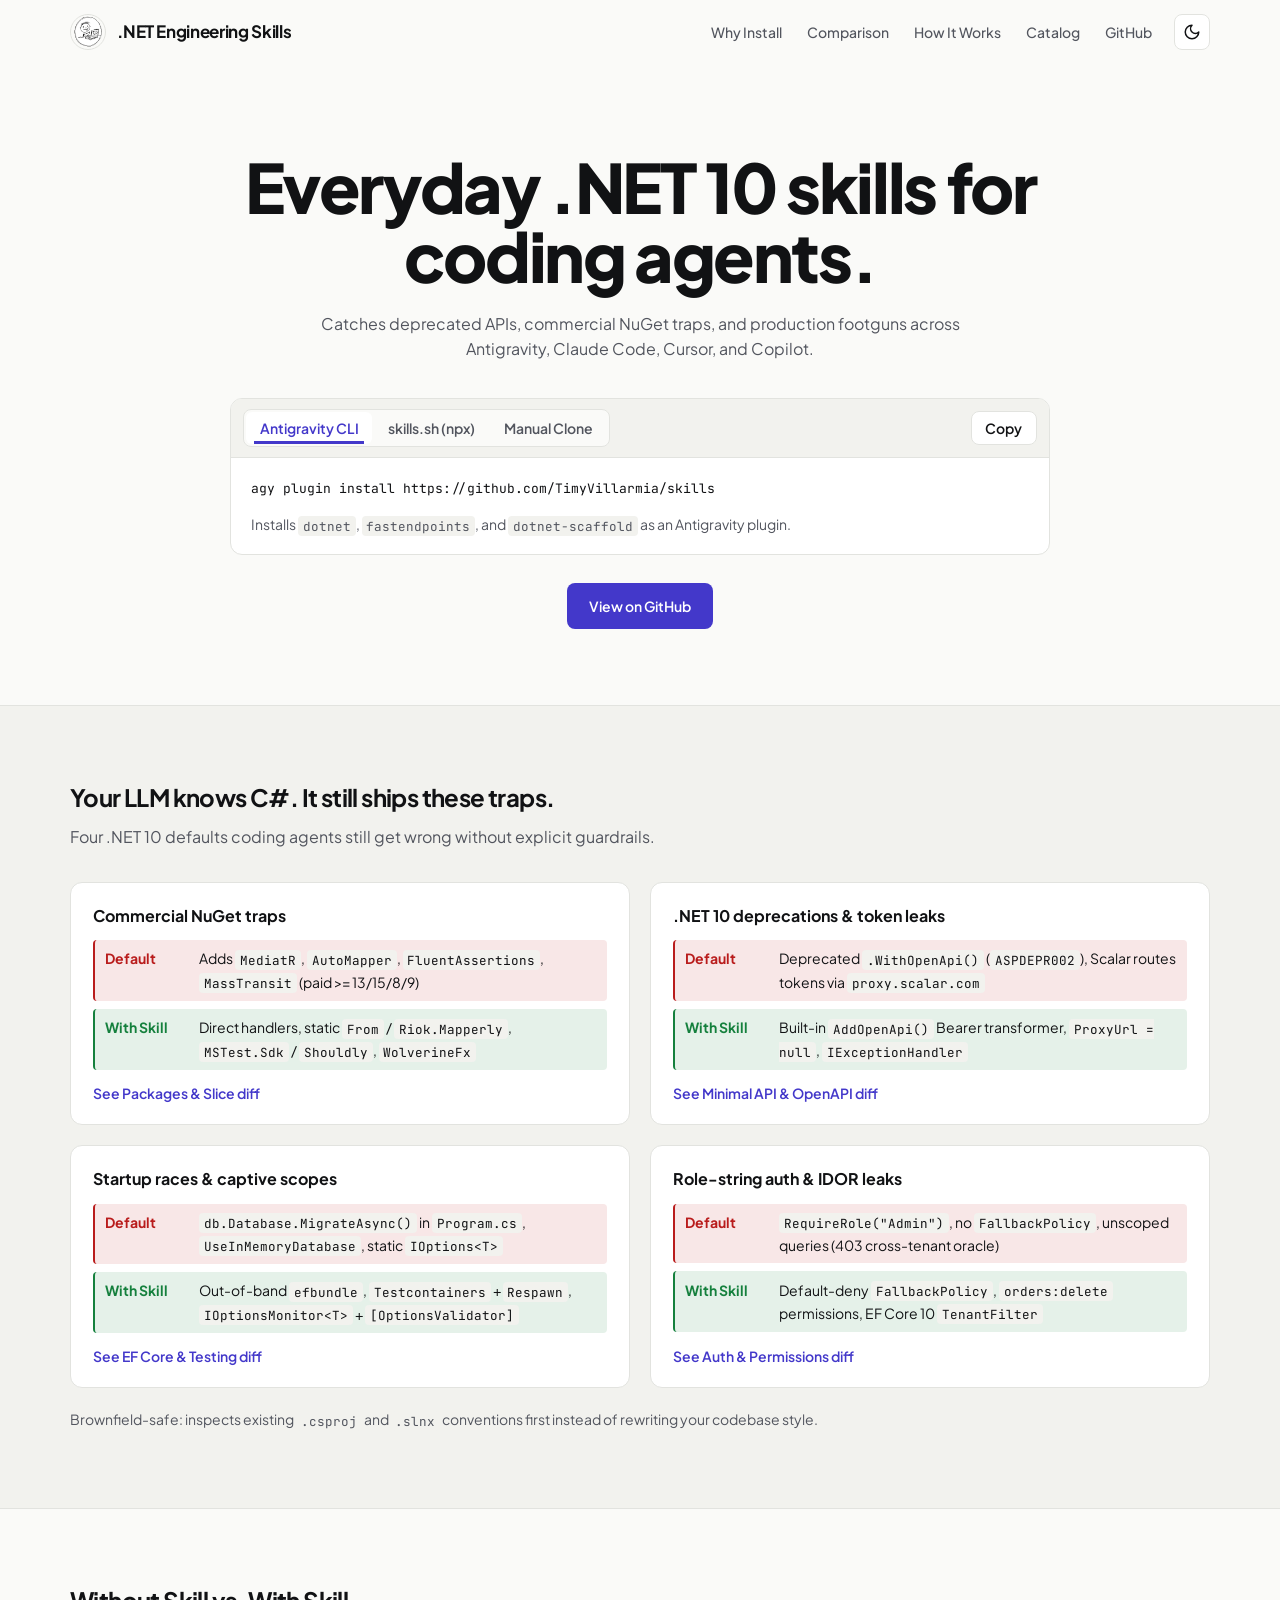
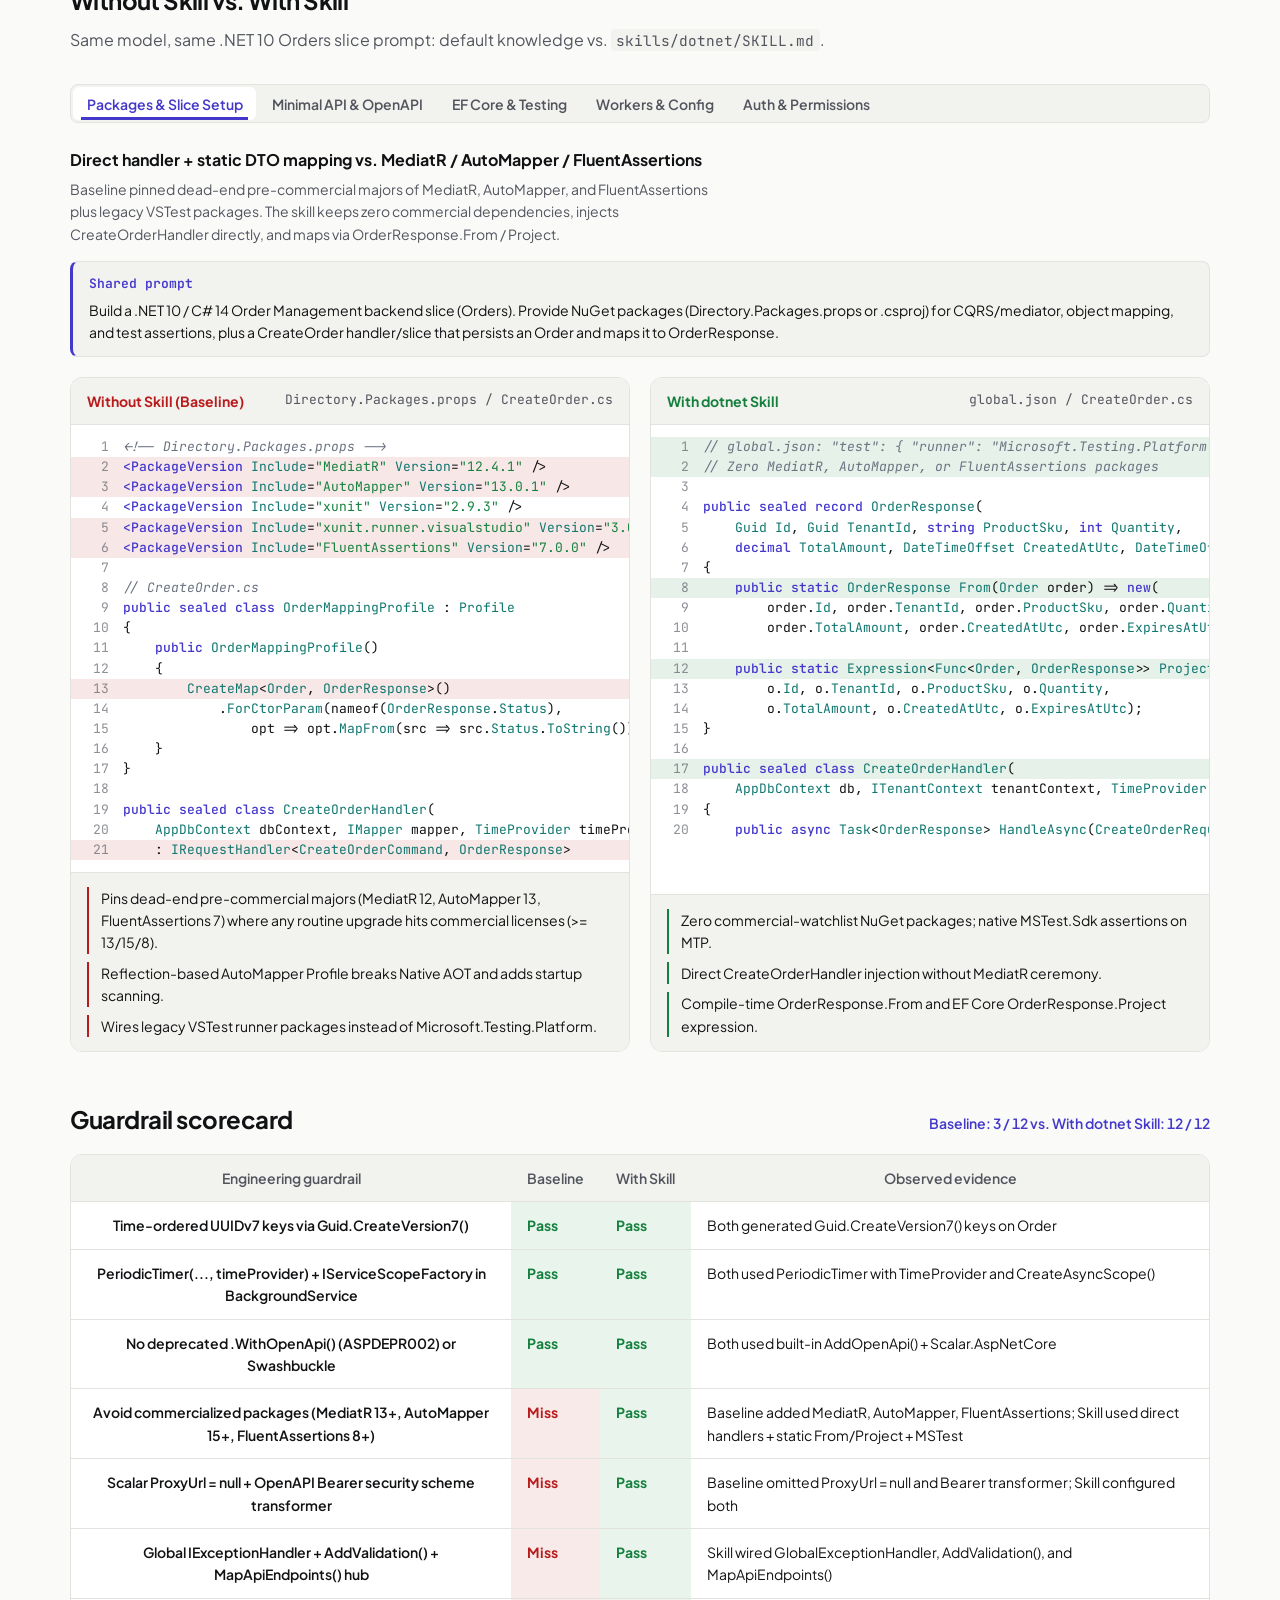
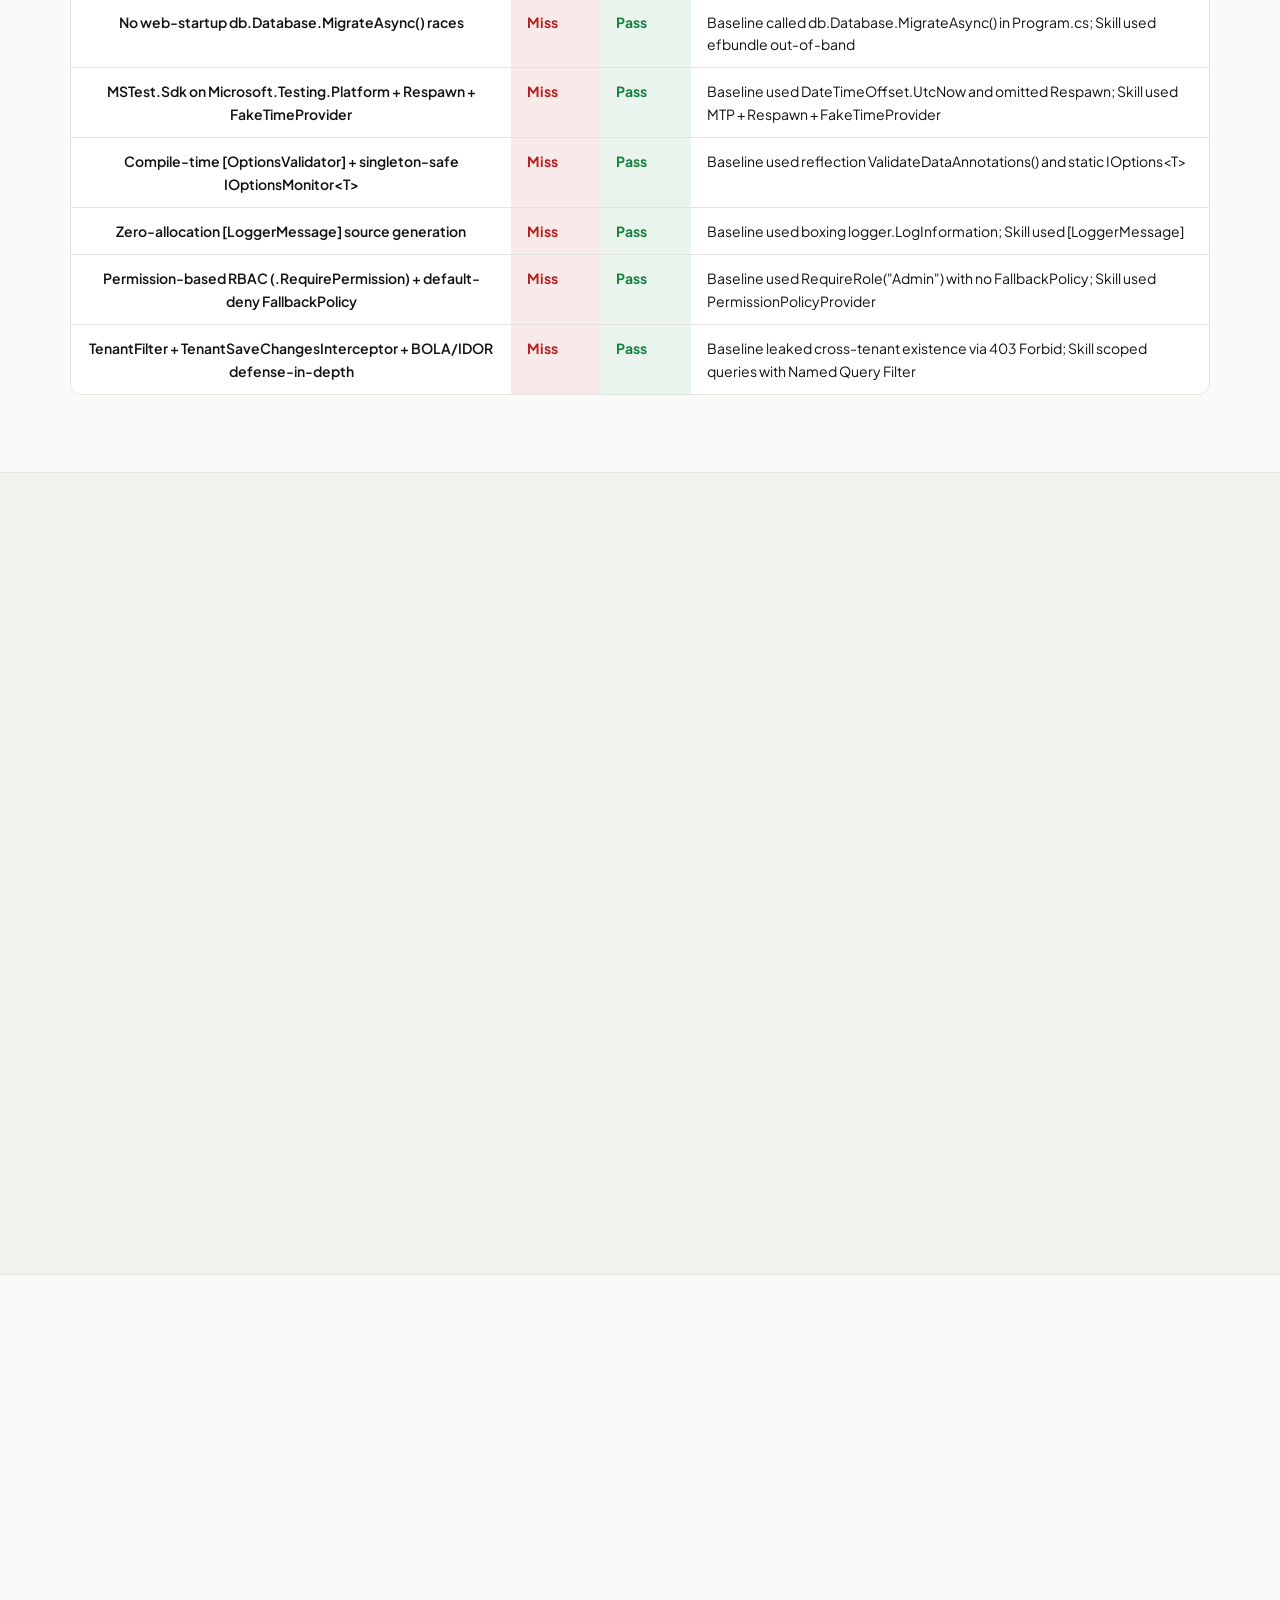
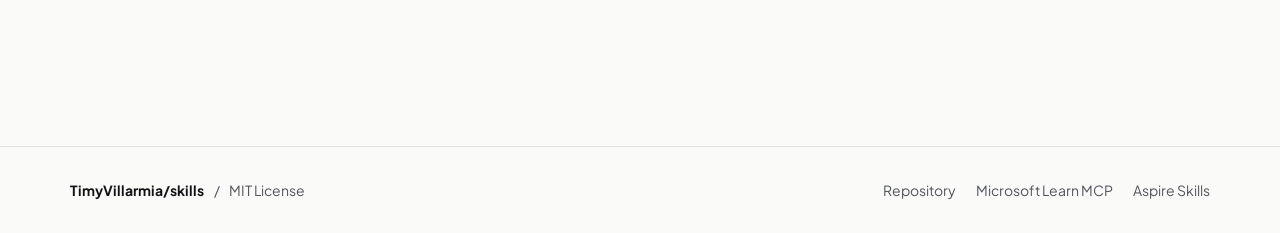
==== docs/index.html @ 1d69dd59 "feat(pages): add showcase site and pages workflow" ====
<!DOCTYPE html>
<html lang="en">
<head>
  <meta charset="utf-8">
  <meta name="viewport" content="width=device-width, initial-scale=1">
  <meta name="color-scheme" content="light dark">
  <script>
    try {
      document.querySelector('meta[name="color-scheme"]').content = localStorage.getItem("color-scheme") ?? "light dark";
    } catch (e) {}
  </script>
  <title>Everyday .NET 10 Skills for Coding Agents | TimyVillarmia/skills</title>
  <meta name="description" content="Everyday .NET 10 skills for coding agents. Catches deprecated APIs, commercial NuGet traps, and production footguns across Antigravity, Claude Code, Cursor, and Copilot.">
  <link rel="icon" type="image/png" href="assets/logo.png">
  <link rel="preconnect" href="https://fonts.googleapis.com">
  <link rel="preconnect" href="https://fonts.gstatic.com" crossorigin>
  <link href="https://fonts.googleapis.com/css2?family=JetBrains+Mono:wght@400;500;600&family=Plus+Jakarta+Sans:wght@400;500;600;700;800&display=swap" rel="stylesheet">
  <link rel="stylesheet" href="styles.css">
</head>
<body>
  <a class="skip-link" href="#main">Skip to content</a>

  <header class="site-header" id="site-header">
    <div class="container header-inner" id="header-inner">
      <a class="brand" href="#top">
        <span class="brand-mark">
          <img src="assets/logo.png" alt=".NET Engineering Skills logo" width="36" height="36">
        </span>
        <span class="brand-name">.NET Engineering Skills</span>
      </a>

      <div class="header-controls">
        <nav class="site-nav" aria-label="Primary">
          <button
            class="menu-button"
            type="button"
            popovertarget="site-menu"
            popovertargetaction="toggle"
            aria-controls="site-menu"
          >
            <svg width="18" height="18" viewBox="0 0 24 24" fill="none" stroke="currentColor" stroke-width="2" stroke-linecap="round" stroke-linejoin="round" aria-hidden="true">
              <path d="M4 6h16M4 12h16M4 18h16"></path>
            </svg>
            <span>Menu</span>
          </button>

          <ul id="site-menu" class="site-menu" popover="auto">
            <li><a href="#why">Why Install</a></li>
            <li><a href="#benchmark">Comparison</a></li>
            <li><a href="#architecture">How It Works</a></li>
            <li><a href="#catalog">Catalog</a></li>
            <li><a href="https://github.com/TimyVillarmia/skills" target="_blank" rel="noopener noreferrer">GitHub</a></li>
          </ul>
        </nav>

        <button type="button" class="theme-toggle" id="theme-toggle">
          <span class="theme-option-dark">
            <svg width="18" height="18" viewBox="0 0 24 24" fill="none" stroke="currentColor" stroke-width="2" stroke-linecap="round" stroke-linejoin="round" aria-hidden="true">
              <path d="M12 3a6 6 0 0 0 9 9 9 9 0 1 1-9-9Z"></path>
            </svg>
            <span class="sr-only">Switch to dark theme</span>
          </span>
          <span class="theme-option-light">
            <svg width="18" height="18" viewBox="0 0 24 24" fill="none" stroke="currentColor" stroke-width="2" stroke-linecap="round" stroke-linejoin="round" aria-hidden="true">
              <circle cx="12" cy="12" r="4"></circle>
              <path d="M12 2v2M12 20v2M4.93 4.93l1.41 1.41M17.66 17.66l1.41 1.41M2 12h2M20 12h2M6.34 17.66l-1.41 1.41M19.07 4.93l-1.41 1.41"></path>
            </svg>
            <span class="sr-only">Switch to light theme</span>
          </span>
        </button>
      </div>
    </div>
  </header>

  <main id="main">
    <section class="hero" id="top">
      <div class="container hero-inner">
        <h1 class="hero-title">Everyday .NET 10 skills for coding agents.</h1>
        <p class="hero-subtitle">
          Catches deprecated APIs, commercial NuGet traps, and production footguns across Antigravity, Claude Code, Cursor, and Copilot.
        </p>

        <div class="install-workbench" aria-label="Quick installation">
          <div class="workbench-header">
            <div class="tablist" focusgroup="tablist nomemory" role="tablist" aria-label="Installation method" id="install-tabs">
              <button type="button" role="tab" id="tab-agy" aria-selected="true" focusgroupstart data-install="agy">Antigravity CLI</button>
              <button type="button" role="tab" id="tab-npx" aria-selected="false" data-install="npx">skills.sh (npx)</button>
              <button type="button" role="tab" id="tab-git" aria-selected="false" data-install="git">Manual Clone</button>
            </div>
            <button type="button" class="copy-btn" id="install-copy" aria-label="Copy install command">
              <span class="copy-label">Copy</span>
            </button>
          </div>

          <div class="panels-stack" id="install-panels">
            <div role="tabpanel" aria-labelledby="tab-agy" tabindex="0" data-install-panel="agy">
              <div class="tabpanel-inner">
                <pre><code>agy plugin install https://github.com/TimyVillarmia/skills</code></pre>
                <p class="workbench-note">Installs <code>dotnet</code>, <code>fastendpoints</code>, and <code>dotnet-scaffold</code> as an Antigravity plugin.</p>
              </div>
            </div>
            <div role="tabpanel" aria-labelledby="tab-npx" hidden="until-found" data-install-panel="npx">
              <div class="tabpanel-inner">
                <pre><code>npx skills add TimyVillarmia/skills

# Or add a single skill:
npx skills add TimyVillarmia/skills/skills/dotnet
npx skills add TimyVillarmia/skills/skills/fastendpoints
npx skills add TimyVillarmia/skills/skills/dotnet-scaffold</code></pre>
                <p class="workbench-note">Works with Antigravity, Claude Code, Cursor, GitHub Copilot, and any Agent Skills tool.</p>
              </div>
            </div>
            <div role="tabpanel" aria-labelledby="tab-git" hidden="until-found" data-install-panel="git">
              <div class="tabpanel-inner">
                <pre><code>git clone git@github.com:TimyVillarmia/skills.git ~/.agents/skills/personal</code></pre>
                <p class="workbench-note">Clone into <code>.agents/skills/</code> (workspace) or <code>~/.agents/skills/</code> (global).</p>
              </div>
            </div>
          </div>
          <span class="sr-only" id="copy-status" aria-live="polite"></span>
        </div>

        <div class="hero-action">
          <a class="primary-cta" href="https://github.com/TimyVillarmia/skills" target="_blank" rel="noopener noreferrer">View on GitHub</a>
        </div>
      </div>
    </section>

    <section class="section section-alt" id="why">
      <div class="container">
        <h2 class="section-title">Your LLM knows C#. It still ships these traps.</h2>
        <p class="section-lead">Four .NET 10 defaults coding agents still get wrong without explicit guardrails.</p>

        <div class="why-grid">
          <div class="why-item">
            <h3>Commercial NuGet traps</h3>
            <dl class="why-diff">
              <div class="why-row why-row-fail">
                <dt>Default</dt>
                <dd>Adds <code>MediatR</code>, <code>AutoMapper</code>, <code>FluentAssertions</code>, <code>MassTransit</code> (paid &gt;= 13/15/8/9)</dd>
              </div>
              <div class="why-row why-row-pass">
                <dt>With Skill</dt>
                <dd>Direct handlers, static <code>From</code> / <code>Riok.Mapperly</code>, <code>MSTest.Sdk</code> / <code>Shouldly</code>, <code>WolverineFx</code></dd>
              </div>
            </dl>
            <a class="why-link" href="#benchmark" data-jump-scenario="packages">See Packages &amp; Slice diff</a>
          </div>

          <div class="why-item">
            <h3>.NET 10 deprecations &amp; token leaks</h3>
            <dl class="why-diff">
              <div class="why-row why-row-fail">
                <dt>Default</dt>
                <dd>Deprecated <code>.WithOpenApi()</code> (<code>ASPDEPR002</code>), Scalar routes tokens via <code>proxy.scalar.com</code></dd>
              </div>
              <div class="why-row why-row-pass">
                <dt>With Skill</dt>
                <dd>Built-in <code>AddOpenApi()</code> Bearer transformer, <code>ProxyUrl = null</code>, <code>IExceptionHandler</code></dd>
              </div>
            </dl>
            <a class="why-link" href="#benchmark" data-jump-scenario="openapi">See Minimal API &amp; OpenAPI diff</a>
          </div>

          <div class="why-item">
            <h3>Startup races &amp; captive scopes</h3>
            <dl class="why-diff">
              <div class="why-row why-row-fail">
                <dt>Default</dt>
                <dd><code>db.Database.MigrateAsync()</code> in <code>Program.cs</code>, <code>UseInMemoryDatabase</code>, static <code>IOptions&lt;T&gt;</code></dd>
              </div>
              <div class="why-row why-row-pass">
                <dt>With Skill</dt>
                <dd>Out-of-band <code>efbundle</code>, <code>Testcontainers</code> + <code>Respawn</code>, <code>IOptionsMonitor&lt;T&gt;</code> + <code>[OptionsValidator]</code></dd>
              </div>
            </dl>
            <a class="why-link" href="#benchmark" data-jump-scenario="efcore">See EF Core &amp; Testing diff</a>
          </div>

          <div class="why-item">
            <h3>Role-string auth &amp; IDOR leaks</h3>
            <dl class="why-diff">
              <div class="why-row why-row-fail">
                <dt>Default</dt>
                <dd><code>RequireRole("Admin")</code>, no <code>FallbackPolicy</code>, unscoped queries (403 cross-tenant oracle)</dd>
              </div>
              <div class="why-row why-row-pass">
                <dt>With Skill</dt>
                <dd>Default-deny <code>FallbackPolicy</code>, <code>orders:delete</code> permissions, EF Core 10 <code>TenantFilter</code></dd>
              </div>
            </dl>
            <a class="why-link" href="#benchmark" data-jump-scenario="auth">See Auth &amp; Permissions diff</a>
          </div>
        </div>

        <p class="why-footnote">
          Brownfield-safe: inspects existing <code>.csproj</code> and <code>.slnx</code> conventions first instead of rewriting your codebase style.
        </p>
      </div>
    </section>

    <section class="section" id="benchmark">
      <div class="container">
        <h2 class="section-title">Without Skill vs. With Skill</h2>
        <p class="section-lead">
          Same model, same .NET 10 Orders slice prompt: default knowledge vs. <code>skills/dotnet/SKILL.md</code>.
        </p>

        <div class="scenario-controls">
          <div class="tablist scenario-tabs" focusgroup="tablist nomemory" role="tablist" aria-label="Benchmark scenarios" id="scenario-tabs"></div>
        </div>

        <div class="panels-stack" id="scenario-panels"></div>

        <div class="scorecard-wrap">
          <div class="scorecard-header">
            <h3 class="scorecard-title" id="scorecard-caption">Guardrail scorecard</h3>
            <p class="scorecard-totals">Baseline: 3 / 12 vs. With dotnet Skill: 12 / 12</p>
          </div>
          <div tabindex="0" role="region" aria-labelledby="scorecard-caption" class="table-wrapper">
            <table class="data-table scorecard-table">
              <caption class="sr-only">Guardrail scorecard comparing Baseline and With dotnet Skill</caption>
              <thead>
                <tr>
                  <th scope="col">Engineering guardrail</th>
                  <th scope="col">Baseline</th>
                  <th scope="col">With Skill</th>
                  <th scope="col">Observed evidence</th>
                </tr>
              </thead>
              <tbody id="scorecard-body"></tbody>
            </table>
          </div>
        </div>
      </div>
    </section>

    <section class="section section-alt defer-section" id="architecture">
      <div class="container">
        <h2 class="section-title">How it works</h2>
        <p class="section-lead">
          Progressive disclosure keeps the base prompt small and loads domain rules only when needed.
        </p>

        <div class="diagram-frame">
          <svg class="arch-diagram" viewBox="0 0 920 260" role="img" aria-labelledby="arch-diagram-title">
            <title id="arch-diagram-title">Progressive disclosure flow: Control Plane routes to 18 references, live Microsoft Learn lookup, or executable dotnet-scaffold templates</title>
            <defs>
              <marker id="arrow" viewBox="0 0 10 10" refX="8" refY="5" markerWidth="6" markerHeight="6" orient="auto-start-reverse">
                <path d="M 0 1 L 10 5 L 0 9 z" class="svg-arrow-head"></path>
              </marker>
            </defs>

            <rect x="20" y="75" width="180" height="110" rx="8" class="svg-box"></rect>
            <text x="110" y="112" text-anchor="middle" class="svg-title">Agent Prompt</text>
            <text x="110" y="136" text-anchor="middle" class="svg-sub">Task classification</text>
            <text x="110" y="156" text-anchor="middle" class="svg-sub">On-demand loading</text>

            <line x1="200" y1="130" x2="247" y2="130" class="svg-line" marker-end="url(#arrow)"></line>

            <rect x="255" y="55" width="270" height="150" rx="8" class="svg-box svg-box-accent"></rect>
            <text x="390" y="92" text-anchor="middle" class="svg-title">SKILL.md Control Plane</text>
            <text x="390" y="118" text-anchor="middle" class="svg-sub">dotnet: 121 lines (~2,856 tokens)</text>
            <text x="390" y="140" text-anchor="middle" class="svg-sub">fastendpoints: 174 lines</text>
            <text x="390" y="162" text-anchor="middle" class="svg-sub">dotnet-scaffold: 168 lines</text>
            <text x="390" y="186" text-anchor="middle" class="svg-sub">Guardrails + NuGet license check</text>

            <line x1="525" y1="88" x2="602" y2="46" class="svg-line" marker-end="url(#arrow)"></line>
            <line x1="525" y1="130" x2="602" y2="130" class="svg-line" marker-end="url(#arrow)"></line>
            <line x1="525" y1="172" x2="602" y2="214" class="svg-line" marker-end="url(#arrow)"></line>

            <rect x="610" y="14" width="290" height="64" rx="8" class="svg-box"></rect>
            <text x="755" y="42" text-anchor="middle" class="svg-title">18 Focused References</text>
            <text x="755" y="62" text-anchor="middle" class="svg-sub">AOT, EF Core, RBAC, testing</text>

            <rect x="610" y="98" width="290" height="64" rx="8" class="svg-box"></rect>
            <text x="755" y="126" text-anchor="middle" class="svg-title">Microsoft Learn Lookup</text>
            <text x="755" y="146" text-anchor="middle" class="svg-sub">microsoft-learn MCP or learn-cli</text>

            <rect x="610" y="182" width="290" height="64" rx="8" class="svg-box"></rect>
            <text x="755" y="210" text-anchor="middle" class="svg-title">Executable Templates</text>
            <text x="755" y="230" text-anchor="middle" class="svg-sub">scripts/scaffold.cs + .slnx / CPM</text>
          </svg>
        </div>

        <div class="arch-grid">
          <div class="arch-item">
            <h3>Small control plane</h3>
            <p>
              <code>SKILL.md</code> (121 lines) routes each task to only the references it needs.
            </p>
          </div>
          <div class="arch-item">
            <h3>18 focused references</h3>
            <p>
              Local rules cover license changes, <code>.NET 10</code> breaking changes, Native AOT, EF Core, RBAC, and testing.
            </p>
          </div>
          <div class="arch-item">
            <h3>Live docs + real templates</h3>
            <p>
              Queries Microsoft Learn (<code>microsoft-learn</code> MCP or <code>npx @microsoft/learn-cli</code>) for version-specific SDK details, and scaffolds <code>.slnx</code> solutions with executable C# (<code>dotnet-scaffold</code>).
            </p>
          </div>
        </div>
      </div>
    </section>

    <section class="section defer-section" id="catalog">
      <div class="container">
        <h2 class="section-title" id="catalog-caption">Skills catalog</h2>
        <p class="section-lead">
          18 <code>dotnet</code> references, 5 <code>fastendpoints</code> references, and <code>dotnet-scaffold</code> assets linked straight to GitHub.
        </p>

        <div class="catalog-toolbar">
          <div class="tablist" focusgroup="tablist nomemory" role="tablist" aria-label="Filter catalog by skill" id="catalog-filters">
            <button type="button" role="tab" aria-selected="true" focusgroupstart data-filter="all">All (26)</button>
            <button type="button" role="tab" aria-selected="false" data-filter="dotnet">dotnet (18)</button>
            <button type="button" role="tab" aria-selected="false" data-filter="fastendpoints">fastendpoints (5)</button>
            <button type="button" role="tab" aria-selected="false" data-filter="dotnet-scaffold">dotnet-scaffold (3)</button>
          </div>
          <div class="search-wrap">
            <label class="sr-only" for="catalog-search">Filter catalog by keyword</label>
            <input
              type="search"
              id="catalog-search"
              class="search-input"
              placeholder="Filter references (e.g. openapi, efcore, aot)..."
              autocomplete="off"
            >
          </div>
        </div>

        <div tabindex="0" role="region" aria-labelledby="catalog-caption" class="table-wrapper">
          <table class="data-table catalog-table">
            <caption class="sr-only">Repository catalog of skills, reference guides, and scaffolding assets</caption>
            <thead>
              <tr>
                <th scope="col">Skill</th>
                <th scope="col">File / Component</th>
                <th scope="col">Scope</th>
                <th scope="col">Source</th>
              </tr>
            </thead>
            <tbody id="catalog-body"></tbody>
          </table>
          <p class="empty-state" id="catalog-empty" hidden>No matching references found.</p>
        </div>
      </div>
    </section>
  </main>

  <footer class="site-footer">
    <div class="container footer-inner">
      <div class="footer-left">
        <span class="footer-brand">TimyVillarmia/skills</span>
        <span class="footer-sep" aria-hidden="true">/</span>
        <span>MIT License</span>
      </div>
      <div class="footer-links">
        <a href="https://github.com/TimyVillarmia/skills" target="_blank" rel="noopener noreferrer">Repository</a>
        <a href="https://github.com/MicrosoftDocs/mcp" target="_blank" rel="noopener noreferrer">Microsoft Learn MCP</a>
        <a href="https://github.com/microsoft/aspire" target="_blank" rel="noopener noreferrer">Aspire Skills</a>
      </div>
    </div>
  </footer>

  <script src="data.js"></script>
  <script src="app.js"></script>
</body>
</html>
---- docs/styles.css ----
@property --fade-start {
  syntax: "<length>";
  inherits: false;
  initial-value: 0px;
}

@property --fade-end {
  syntax: "<length>";
  inherits: false;
  initial-value: 0px;
}

:root {
  color-scheme: light dark;

  &:has(> head > meta[name="color-scheme"][content="dark"]) {
    color-scheme: dark;
  }

  &:has(> head > meta[name="color-scheme"][content="light"]) {
    color-scheme: light;
  }

  --bg-page-light: #fafaf8;
  --bg-page-dark: #0d0e11;
  --bg-surface-light: #f2f2ee;
  --bg-surface-dark: #14161b;
  --bg-elevated-light: #ffffff;
  --bg-elevated-dark: #191c22;

  --ink-primary-light: #111214;
  --ink-primary-dark: #f4f5f7;
  --ink-muted-light: #52555e;
  --ink-muted-dark: #9ba1ae;

  --border-hairline-light: #e2e3df;
  --border-hairline-dark: #262a34;

  --accent-light: #4338ca;
  --accent-dark: #818cf8;
  --accent-tint-light: rgba(67, 56, 202, 0.08);
  --accent-tint-dark: rgba(129, 140, 248, 0.14);
  --cta-bg-light: #4338ca;
  --cta-bg-dark: #4f46e5;
  --cta-hover-light: #3730a3;
  --cta-hover-dark: #4338ca;

  --pass-ink-light: #15803d;
  --pass-ink-dark: #4ade80;
  --pass-bg-light: rgba(21, 128, 61, 0.09);
  --pass-bg-dark: rgba(74, 222, 128, 0.12);
  --pass-line-light: rgba(21, 128, 61, 0.11);
  --pass-line-dark: rgba(74, 222, 128, 0.12);

  --fail-ink-light: #b91c1c;
  --fail-ink-dark: #f87171;
  --fail-bg-light: rgba(185, 28, 28, 0.09);
  --fail-bg-dark: rgba(248, 113, 113, 0.12);
  --fail-line-light: rgba(185, 28, 28, 0.1);
  --fail-line-dark: rgba(248, 113, 113, 0.12);

  --tok-keyword-light: #4338ca;
  --tok-keyword-dark: #93c5fd;
  --tok-type-light: #0f766e;
  --tok-type-dark: #5eead4;
  --tok-string-light: #15803d;
  --tok-string-dark: #86efac;
  --tok-comment-light: #6b7280;
  --tok-comment-dark: #7c8596;
  --tok-attr-light: #b45309;
  --tok-attr-dark: #fcd34d;
  --tok-number-light: #9333ea;
  --tok-number-dark: #d8b4fe;

  --header-bg-light: rgba(250, 250, 248, 0.88);
  --header-bg-dark: rgba(13, 14, 17, 0.88);
  --scrollbar-track-light: #efefe9;
  --scrollbar-track-dark: #181b22;
  --scrollbar-thumb-light: #717580;
  --scrollbar-thumb-dark: #687082;

  /* Fallback defaults (light) */
  --bg-page: var(--bg-page-light);
  --bg-surface: var(--bg-surface-light);
  --bg-elevated: var(--bg-elevated-light);
  --ink-primary: var(--ink-primary-light);
  --ink-muted: var(--ink-muted-light);
  --border-hairline: var(--border-hairline-light);
  --accent: var(--accent-light);
  --accent-tint: var(--accent-tint-light);
  --cta-bg: var(--cta-bg-light);
  --cta-hover: var(--cta-hover-light);
  --pass-ink: var(--pass-ink-light);
  --pass-bg: var(--pass-bg-light);
  --pass-line: var(--pass-line-light);
  --fail-ink: var(--fail-ink-light);
  --fail-bg: var(--fail-bg-light);
  --fail-line: var(--fail-line-light);
  --tok-keyword: var(--tok-keyword-light);
  --tok-type: var(--tok-type-light);
  --tok-string: var(--tok-string-light);
  --tok-comment: var(--tok-comment-light);
  --tok-attr: var(--tok-attr-light);
  --tok-number: var(--tok-number-light);
  --header-bg: var(--header-bg-light);
  --scrollbar-track: var(--scrollbar-track-light);
  --scrollbar-thumb: var(--scrollbar-thumb-light);

  @media (prefers-color-scheme: dark) {
    --bg-page: var(--bg-page-dark);
    --bg-surface: var(--bg-surface-dark);
    --bg-elevated: var(--bg-elevated-dark);
    --ink-primary: var(--ink-primary-dark);
    --ink-muted: var(--ink-muted-dark);
    --border-hairline: var(--border-hairline-dark);
    --accent: var(--accent-dark);
    --accent-tint: var(--accent-tint-dark);
    --cta-bg: var(--cta-bg-dark);
    --cta-hover: var(--cta-hover-dark);
    --pass-ink: var(--pass-ink-dark);
    --pass-bg: var(--pass-bg-dark);
    --pass-line: var(--pass-line-dark);
    --fail-ink: var(--fail-ink-dark);
    --fail-bg: var(--fail-bg-dark);
    --fail-line: var(--fail-line-dark);
    --tok-keyword: var(--tok-keyword-dark);
    --tok-type: var(--tok-type-dark);
    --tok-string: var(--tok-string-dark);
    --tok-comment: var(--tok-comment-dark);
    --tok-attr: var(--tok-attr-dark);
    --tok-number: var(--tok-number-dark);
    --header-bg: var(--header-bg-dark);
    --scrollbar-track: var(--scrollbar-track-dark);
    --scrollbar-thumb: var(--scrollbar-thumb-dark);
  }

  @supports (color: light-dark(white, black)) {
    --bg-page: light-dark(var(--bg-page-light), var(--bg-page-dark));
    --bg-surface: light-dark(var(--bg-surface-light), var(--bg-surface-dark));
    --bg-elevated: light-dark(var(--bg-elevated-light), var(--bg-elevated-dark));
    --ink-primary: light-dark(var(--ink-primary-light), var(--ink-primary-dark));
    --ink-muted: light-dark(var(--ink-muted-light), var(--ink-muted-dark));
    --border-hairline: light-dark(var(--border-hairline-light), var(--border-hairline-dark));
    --accent: light-dark(var(--accent-light), var(--accent-dark));
    --accent-tint: light-dark(var(--accent-tint-light), var(--accent-tint-dark));
    --cta-bg: light-dark(var(--cta-bg-light), var(--cta-bg-dark));
    --cta-hover: light-dark(var(--cta-hover-light), var(--cta-hover-dark));
    --pass-ink: light-dark(var(--pass-ink-light), var(--pass-ink-dark));
    --pass-bg: light-dark(var(--pass-bg-light), var(--pass-bg-dark));
    --pass-line: light-dark(var(--pass-line-light), var(--pass-line-dark));
    --fail-ink: light-dark(var(--fail-ink-light), var(--fail-ink-dark));
    --fail-bg: light-dark(var(--fail-bg-light), var(--fail-bg-dark));
    --fail-line: light-dark(var(--fail-line-light), var(--fail-line-dark));
    --tok-keyword: light-dark(var(--tok-keyword-light), var(--tok-keyword-dark));
    --tok-type: light-dark(var(--tok-type-light), var(--tok-type-dark));
    --tok-string: light-dark(var(--tok-string-light), var(--tok-string-dark));
    --tok-comment: light-dark(var(--tok-comment-light), var(--tok-comment-dark));
    --tok-attr: light-dark(var(--tok-attr-light), var(--tok-attr-dark));
    --tok-number: light-dark(var(--tok-number-light), var(--tok-number-dark));
    --header-bg: light-dark(var(--header-bg-light), var(--header-bg-dark));
    --scrollbar-track: light-dark(var(--scrollbar-track-light), var(--scrollbar-track-dark));
    --scrollbar-thumb: light-dark(var(--scrollbar-thumb-light), var(--scrollbar-thumb-dark));
  }

  --font-sans: "Plus Jakarta Sans", -apple-system, BlinkMacSystemFont, "Segoe UI", sans-serif;
  --font-mono: "JetBrains Mono", ui-monospace, SFMono-Regular, Menlo, Monaco, Consolas, monospace;

  --text-heading: 1.5rem;
  --text-body: 1rem;
  --text-sm: 0.875rem;
  --text-code: 0.8125rem;

  --radius-md: 8px;
  --radius-lg: 12px;
  --container-max: 1180px;

  accent-color: var(--accent);
  scrollbar-color: var(--scrollbar-thumb) var(--scrollbar-track);
}

/* Non-color branching for logo inversion and theme toggle icons */
.theme-option-light {
  display: none;
}

.theme-option-dark {
  display: inline-flex;
}

:root:has(> head > meta[name="color-scheme"][content="dark"]) .brand-mark img {
  filter: invert(1);
}

:root:has(> head > meta[name="color-scheme"][content="dark"]) .theme-option-dark {
  display: none;
}

:root:has(> head > meta[name="color-scheme"][content="dark"]) .theme-option-light {
  display: inline-flex;
}

@media (prefers-color-scheme: dark) {
  :root:not(:has(> head > meta[name="color-scheme"][content="light"])) .brand-mark img {
    filter: invert(1);
  }

  :root:not(:has(> head > meta[name="color-scheme"][content="light"])) .theme-option-dark {
    display: none;
  }

  :root:not(:has(> head > meta[name="color-scheme"][content="light"])) .theme-option-light {
    display: inline-flex;
  }
}

/* Legacy WebKit scrollbar fallback */
@supports not (scrollbar-color: auto) {
  :root {
    scrollbar-width: auto;
  }

  ::-webkit-scrollbar {
    width: 12px;
    height: 12px;
  }

  ::-webkit-scrollbar-thumb {
    background: var(--scrollbar-thumb);
  }

  ::-webkit-scrollbar-track {
    background: var(--scrollbar-track);
  }
}

*,
*::before,
*::after {
  box-sizing: border-box;
}

html {
  scroll-behavior: smooth;
  scroll-padding-top: 4.5rem;
  background-color: var(--bg-page);
  color: var(--ink-primary);
  font-family: var(--font-sans);
  font-size: 16px;
  line-height: 1.6;
  -webkit-font-smoothing: antialiased;
}

body {
  margin: 0;
  background-color: var(--bg-page);
  color: var(--ink-primary);
  transition: background-color 180ms cubic-bezier(0.22, 1, 0.36, 1),
    color 180ms cubic-bezier(0.22, 1, 0.36, 1);
}

img {
  display: block;
  max-inline-size: 100%;
}

a {
  color: inherit;
}

code,
pre {
  font-family: var(--font-mono);
}

code {
  font-size: 0.9em;
  background: var(--bg-surface);
  padding: 0.12em 0.38em;
  border-radius: 4px;
}

pre code {
  background: transparent;
  padding: 0;
  border-radius: 0;
  font-size: var(--text-code);
}

:focus-visible {
  outline: 2px solid var(--accent);
  outline-offset: 2px;
}

.sr-only {
  position: absolute;
  inline-size: 1px;
  block-size: 1px;
  padding: 0;
  margin: -1px;
  overflow: hidden;
  clip: rect(0, 0, 0, 0);
  white-space: nowrap;
  border: 0;
}

.skip-link {
  position: absolute;
  inset-inline-start: -9999px;
  inset-block-start: 0;
  background: var(--cta-bg);
  color: #ffffff;
  padding: 0.6rem 1rem;
  font-size: var(--text-sm);
  font-weight: 600;
  z-index: 200;
}

.skip-link:focus {
  inset-inline-start: 1rem;
  inset-block-start: 1rem;
  border-radius: var(--radius-md);
}

.container {
  inline-size: 100%;
  max-inline-size: var(--container-max);
  margin-inline: auto;
  padding-inline: 1.25rem;
}

/* Header & Adaptive Popover Navbar */
@keyframes header-scroll-elevate {
  from {
    opacity: 0;
  }
  to {
    opacity: 1;
  }
}

.site-header {
  position: sticky;
  inset-block-start: 0;
  z-index: 100;
}

.site-header::before {
  content: "";
  position: absolute;
  inset: 0;
  z-index: -1;
  background-color: var(--header-bg);
  border-block-end: 1px solid var(--border-hairline);
  backdrop-filter: blur(10px);
  opacity: 0;
  pointer-events: none;
  transition: opacity 180ms cubic-bezier(0.22, 1, 0.36, 1);
}

.site-header.is-scrolled::before {
  opacity: 1;
}

@media (prefers-reduced-motion: no-preference) {
  @supports ((animation-timeline: scroll()) and (animation-range: 0% 100%)) {
    .site-header::before {
      animation: header-scroll-elevate auto linear both;
      animation-timeline: scroll(block root);
      animation-range: 0px 48px;
    }
  }
}

.site-header.is-measuring * {
  transition: none !important;
}

.header-inner {
  display: flex;
  align-items: center;
  justify-content: space-between;
  gap: 1rem;
  block-size: 4rem;
}

.header-inner > * {
  flex-shrink: 0;
  white-space: nowrap;
}

.brand {
  display: inline-flex;
  align-items: center;
  gap: 0.7rem;
  text-decoration: none;
}

.brand-mark {
  display: inline-flex;
  align-items: center;
  justify-content: center;
  inline-size: 36px;
  block-size: 36px;
  border-radius: 50%;
  background: var(--bg-page);
  border: 1px solid var(--border-hairline);
  overflow: hidden;
}

.brand-name {
  font-size: 1.0625rem;
  font-weight: 700;
  letter-spacing: -0.02em;
}

.header-controls {
  display: flex;
  align-items: center;
  gap: 0.75rem;
}

.site-nav {
  display: flex;
  align-items: center;
}

.menu-button {
  anchor-name: --menu-button;
  display: inline-flex;
  align-items: center;
  gap: 0.4rem;
  padding: 0.42rem 0.75rem;
  border-radius: var(--radius-md);
  border: 1px solid var(--border-hairline);
  background: var(--bg-elevated);
  color: var(--ink-primary);
  font-family: var(--font-sans);
  font-size: var(--text-sm);
  font-weight: 600;
  cursor: pointer;
}

.site-menu {
  list-style: none;
  margin: 0;
  padding: 0.5rem;
  position: fixed;
  inset: auto;
  inset-block-start: 4.5rem;
  inset-block-start: anchor(--menu-button bottom);
  inset-inline-end: 1rem;
  inline-size: min(80dvw, 18rem);
  max-inline-size: calc(100dvw - 2rem);
  block-size: fit-content;
  max-block-size: calc(100dvh - 6rem);
  margin-block-start: 0.5rem;
  overflow: auto;
  border: 1px solid var(--border-hairline);
  border-radius: var(--radius-lg);
  background: var(--bg-elevated);
  box-shadow: 0 12px 32px rgba(0, 0, 0, 0.16);
}

@supports not selector(:popover-open) {
  .site-menu[popover]:not(.\:popover-open) {
    display: none;
  }
}

.site-menu[popover]:is(:popover-open, .\:popover-open) {
  display: grid;
  gap: 0.2rem;
}

.site-menu a {
  display: block;
  padding: 0.55rem 0.75rem;
  border-radius: var(--radius-md);
  font-size: var(--text-sm);
  font-weight: 500;
  color: var(--ink-muted);
  text-decoration: none;
  transition: color 160ms cubic-bezier(0.22, 1, 0.36, 1),
    background-color 160ms cubic-bezier(0.22, 1, 0.36, 1);
}

.site-menu a:hover,
.site-menu a:focus-visible {
  color: var(--ink-primary);
  background: var(--bg-surface);
}

.site-header.is-wide .menu-button {
  display: none;
}

.site-header.is-wide .site-menu {
  position: static;
  display: flex;
  align-items: center;
  gap: 0.25rem;
  inline-size: auto;
  max-inline-size: none;
  block-size: auto;
  max-block-size: none;
  overflow: visible;
  margin: 0;
  padding: 0;
  border: 0;
  background: transparent;
  box-shadow: none;
}

.site-header.is-wide .site-menu::backdrop {
  display: none;
}

.site-header.is-wide .site-menu a {
  padding: 0.4rem 0.65rem;
}

.site-header.is-wide .site-menu a:hover {
  background: transparent;
}

.theme-toggle {
  display: inline-flex;
  align-items: center;
  justify-content: center;
  inline-size: 36px;
  block-size: 36px;
  border-radius: var(--radius-md);
  border: 1px solid var(--border-hairline);
  background: var(--bg-elevated);
  color: var(--ink-primary);
  cursor: pointer;
  transition: border-color 160ms cubic-bezier(0.22, 1, 0.36, 1),
    background-color 160ms cubic-bezier(0.22, 1, 0.36, 1);
}

.theme-toggle:hover {
  border-color: var(--ink-muted);
}

.theme-option-dark,
.theme-option-light {
  align-items: center;
  justify-content: center;
}

/* Hero */
.hero {
  padding-block-start: clamp(3rem, 7vw, 5.5rem);
  padding-block-end: clamp(3.5rem, 6vw, 5rem);
}

.hero-inner {
  display: flex;
  flex-direction: column;
  align-items: center;
  text-align: center;
}

.hero-title {
  margin: 0;
  max-inline-size: 18ch;
  font-size: clamp(2.5rem, 5.5vw, 4.25rem);
  font-weight: 800;
  line-height: 1.02;
  letter-spacing: -0.035em;
}

.hero-subtitle {
  margin-block: 1.25rem 0;
  max-inline-size: 56ch;
  font-size: var(--text-body);
  color: var(--ink-muted);
}

/* Install Workbench */
.install-workbench {
  inline-size: 100%;
  max-inline-size: 820px;
  margin-block-start: 2.25rem;
  border: 1px solid var(--border-hairline);
  border-radius: var(--radius-lg);
  background: var(--bg-elevated);
  text-align: start;
  overflow: hidden;
}

.workbench-header {
  display: flex;
  align-items: center;
  justify-content: space-between;
  gap: 0.75rem;
  padding: 0.625rem 0.75rem;
  background: var(--bg-surface);
  border-block-end: 1px solid var(--border-hairline);
  flex-wrap: wrap;
}

.workbench-note {
  margin-block: 0.75rem 0;
  font-size: var(--text-sm);
  color: var(--ink-muted);
}

/* Single-Row Scrollable Tablist with Fade Hints */
.tablist {
  display: flex;
  align-items: center;
  background: var(--bg-page);
  border: 1px solid var(--border-hairline);
  border-radius: var(--radius-md);
  padding: 2px;
  gap: 2px;
  max-inline-size: 100%;
  overflow-x: auto;
  scrollbar-width: none;
  scroll-snap-type: inline proximity;
  scroll-padding-inline: 2.25rem;
  --fade-size: 2.25rem;
  --fade-dir: right;
  --fade-start-pos: 0;
  --fade-end-pos: 100%;
  mask:
    linear-gradient(black, black) no-clip subtract,
    linear-gradient(to var(--fade-dir), black, transparent) var(--fade-start-pos) 0 / var(--fade-start) 100% no-repeat no-clip,
    linear-gradient(to var(--fade-dir), transparent, black) var(--fade-end-pos) 0 / var(--fade-end) 100% no-repeat no-clip;
  animation: reveal-fade-start linear both, hide-fade-end linear both;
  animation-timeline: scroll(self inline);
  animation-range: 0 var(--fade-size), calc(100% - var(--fade-size)) 100%;
}

.tablist::-webkit-scrollbar {
  display: none;
}

@keyframes reveal-fade-start {
  to {
    --fade-start: var(--fade-size);
  }
}

@keyframes hide-fade-end {
  from {
    --fade-end: var(--fade-size);
  }
}

@supports not (animation-timeline: scroll()) {
  .tablist {
    transition: --fade-start 200ms, --fade-end 200ms;
  }

  .tablist.more-start {
    --fade-start: var(--fade-size);
  }

  .tablist.more-end {
    --fade-end: var(--fade-size);
  }
}

.tablist [role="tab"] {
  position: relative;
  flex: none;
  scroll-snap-align: start;
  appearance: none;
  border: 0;
  background: transparent;
  color: var(--ink-muted);
  font-family: var(--font-sans);
  font-size: var(--text-sm);
  font-weight: 600;
  padding: 0.45rem 0.85rem;
  border-radius: 6px;
  cursor: pointer;
  white-space: nowrap;
  transition: background-color 160ms cubic-bezier(0.22, 1, 0.36, 1),
    color 160ms cubic-bezier(0.22, 1, 0.36, 1);
}

.tablist [role="tab"]:hover {
  color: var(--ink-primary);
}

.tablist [role="tab"][aria-selected="true"] {
  background: var(--bg-elevated);
  color: var(--accent);
}

.tablist [role="tab"][aria-selected="true"]::after {
  content: "";
  position: absolute;
  inset: auto 0.5rem 0;
  border-block-end: 3px solid var(--accent);
}

/* Tab Panels (styling on inner wrapper, never on [role="tabpanel"]) */
.panels-stack {
  display: grid;
  grid-template-columns: minmax(0, 1fr);
}

.panels-stack > [role="tabpanel"] {
  grid-area: 1 / 1;
  min-inline-size: 0;
  position: relative;
  z-index: 1;
}

.panels-stack > [role="tabpanel"][hidden] {
  pointer-events: none;
  z-index: 0;
  block-size: 0;
  overflow: hidden;
}

.install-workbench .tabpanel-inner {
  padding: 1.125rem 1.25rem;
}

.install-workbench .tabpanel-inner pre {
  margin: 0;
  overflow-x: auto;
  line-height: 1.55;
  color: var(--ink-primary);
}

.copy-btn {
  appearance: none;
  border: 1px solid var(--border-hairline);
  background: var(--bg-elevated);
  color: var(--ink-primary);
  font-family: var(--font-sans);
  font-size: var(--text-sm);
  font-weight: 600;
  padding: 0.42rem 0.85rem;
  border-radius: var(--radius-md);
  cursor: pointer;
  transition: border-color 160ms cubic-bezier(0.22, 1, 0.36, 1),
    color 160ms cubic-bezier(0.22, 1, 0.36, 1);
}

.copy-btn:hover {
  border-color: var(--accent);
  color: var(--accent);
}

.copy-btn.is-copied {
  border-color: var(--pass-ink);
  color: var(--pass-ink);
}

.hero-action {
  margin-block-start: 1.75rem;
}

.primary-cta {
  display: inline-flex;
  align-items: center;
  justify-content: center;
  padding: 0.72rem 1.35rem;
  border-radius: var(--radius-md);
  background: var(--cta-bg);
  color: #ffffff;
  font-size: var(--text-sm);
  font-weight: 600;
  text-decoration: none;
  transition: background-color 160ms cubic-bezier(0.22, 1, 0.36, 1);
}

.primary-cta:hover,
.primary-cta:focus-visible {
  background: var(--cta-hover);
}

/* Sections */
.section {
  padding-block: clamp(3.5rem, 6vw, 5rem);
  border-block-start: 1px solid var(--border-hairline);
}

.section-alt {
  background: var(--bg-surface);
}

.defer-section {
  content-visibility: auto;
  contain-intrinsic-size: auto none auto 900px;
}

.section-title {
  margin: 0;
  font-size: var(--text-heading);
  font-weight: 700;
  letter-spacing: -0.025em;
  line-height: 1.2;
}

.section-lead {
  margin-block: 0.75rem 0;
  max-inline-size: 65ch;
  font-size: var(--text-body);
  color: var(--ink-muted);
}

/* Why Install Grid */
.why-grid {
  display: grid;
  grid-template-columns: repeat(2, minmax(0, 1fr));
  gap: 1.25rem;
  margin-block-start: 2rem;
}

.why-item {
  display: flex;
  flex-direction: column;
  gap: 0.75rem;
  padding: 1.25rem 1.35rem;
  border: 1px solid var(--border-hairline);
  border-radius: var(--radius-lg);
  background: var(--bg-elevated);
}

.why-item h3 {
  margin: 0;
  font-size: var(--text-body);
  font-weight: 700;
}

.why-diff {
  display: grid;
  gap: 0.5rem;
  margin: 0;
}

.why-row {
  display: grid;
  grid-template-columns: 5.25rem minmax(0, 1fr);
  gap: 0.65rem;
  align-items: baseline;
  padding: 0.45rem 0.65rem;
  border-inline-start: 2px solid var(--border-hairline);
  border-radius: 4px;
  font-size: var(--text-sm);
}

.why-row-fail {
  border-inline-start-color: var(--fail-ink);
  background: var(--fail-line);
}

.why-row-pass {
  border-inline-start-color: var(--pass-ink);
  background: var(--pass-line);
}

.why-row dt {
  font-weight: 700;
  white-space: nowrap;
}

.why-row-fail dt {
  color: var(--fail-ink);
}

.why-row-pass dt {
  color: var(--pass-ink);
}

.why-row dd {
  margin: 0;
  color: var(--ink-primary);
  min-inline-size: 0;
  overflow-wrap: anywhere;
}

.why-link {
  margin-block-start: auto;
  font-size: var(--text-sm);
  font-weight: 600;
  color: var(--accent);
  text-decoration: none;
  align-self: flex-start;
}

.why-link:hover,
.why-link:focus-visible {
  text-decoration: underline;
}

.why-footnote {
  margin-block: 1.25rem 0;
  font-size: var(--text-sm);
  color: var(--ink-muted);
}

/* Benchmark Comparison */
.scenario-controls {
  margin-block-start: 2rem;
}

.scenario-tabs {
  background: var(--bg-surface);
}

.scenario-meta {
  margin-block-start: 1.5rem;
}

.scenario-heading {
  margin: 0;
  font-size: var(--text-body);
  font-weight: 700;
}

.scenario-summary {
  margin-block: 0.35rem 0;
  max-inline-size: 65ch;
  font-size: var(--text-sm);
  color: var(--ink-muted);
}

.prompt-strip {
  margin-block-start: 1rem;
  padding: 0.75rem 1rem;
  border: 1px solid var(--border-hairline);
  border-inline-start: 3px solid var(--accent);
  border-radius: var(--radius-md);
  background: var(--bg-surface);
}

.prompt-label {
  display: block;
  font-family: var(--font-mono);
  font-size: var(--text-code);
  font-weight: 600;
  color: var(--accent);
}

.prompt-text {
  margin-block: 0.25rem 0;
  font-size: var(--text-sm);
  color: var(--ink-primary);
}

.diff-grid {
  display: grid;
  grid-template-columns: repeat(2, minmax(0, 1fr));
  gap: 1.25rem;
  margin-block-start: 1.25rem;
}

.diff-pane {
  display: flex;
  flex-direction: column;
  border: 1px solid var(--border-hairline);
  border-radius: var(--radius-lg);
  background: var(--bg-elevated);
  overflow: hidden;
  min-inline-size: 0;
}

.pane-header {
  display: flex;
  align-items: center;
  justify-content: space-between;
  gap: 0.75rem;
  padding: 0.75rem 1rem;
  background: var(--bg-surface);
  border-block-end: 1px solid var(--border-hairline);
}

.pane-title {
  font-size: var(--text-sm);
  font-weight: 700;
}

.diff-baseline .pane-title {
  color: var(--fail-ink);
}

.diff-skill .pane-title {
  color: var(--pass-ink);
}

.pane-file {
  font-family: var(--font-mono);
  font-size: var(--text-code);
  color: var(--ink-muted);
}

.code-scroll {
  inline-size: 100%;
  overflow-x: auto;
  overflow-y: hidden;
  scrollbar-width: thin;
  padding-block: 0.75rem;
}

.code-block {
  margin: 0;
  min-inline-size: 100%;
  inline-size: max-content;
  font-size: var(--text-code);
  line-height: 1.55;
  tab-size: 4;
}

.code-line {
  display: flex;
  padding-inline: 1rem;
}

.code-line.is-warn {
  background: var(--fail-line);
}

.code-line.is-pass {
  background: var(--pass-line);
}

.line-no {
  user-select: none;
  inline-size: 2.25rem;
  flex-shrink: 0;
  color: var(--ink-muted);
  opacity: 0.65;
  text-align: end;
  padding-inline-end: 0.85rem;
  font-variant-numeric: tabular-nums;
}

.line-text {
  white-space: pre;
}

.tok-kw { color: var(--tok-keyword); font-weight: 500; }
.tok-type { color: var(--tok-type); }
.tok-str { color: var(--tok-string); }
.tok-cmt { color: var(--tok-comment); font-style: italic; }
.tok-attr { color: var(--tok-attr); }
.tok-num { color: var(--tok-number); }

.callout-list {
  list-style: none;
  margin: 0;
  padding: 0.85rem 1rem;
  border-block-start: 1px solid var(--border-hairline);
  background: var(--bg-surface);
  display: flex;
  flex-direction: column;
  gap: 0.5rem;
  margin-block-start: auto;
}

.callout-list li {
  font-size: var(--text-sm);
  color: var(--ink-primary);
  padding-inline-start: 0.75rem;
  border-inline-start: 2px solid var(--border-hairline);
}

.diff-baseline .callout-list li {
  border-inline-start-color: var(--fail-ink);
}

.diff-skill .callout-list li {
  border-inline-start-color: var(--pass-ink);
}

/* Responsive Tables */
.scorecard-wrap {
  margin-block-start: 3rem;
}

.scorecard-header {
  display: flex;
  align-items: baseline;
  justify-content: space-between;
  gap: 1rem;
  flex-wrap: wrap;
  margin-block-end: 1rem;
}

.scorecard-title {
  margin: 0;
  font-size: var(--text-heading);
  font-weight: 700;
  letter-spacing: -0.02em;
}

.scorecard-totals {
  margin: 0;
  font-size: var(--text-sm);
  font-weight: 600;
  color: var(--accent);
  font-variant-numeric: tabular-nums;
}

.table-wrapper {
  overflow: auto;
  max-inline-size: 100%;
  container-type: inline-size;
  border: 1px solid var(--border-hairline);
  border-radius: var(--radius-lg);
  background: var(--bg-elevated);
}

.data-table {
  inline-size: 100%;
  border-collapse: separate;
  border-spacing: 0;
  text-align: start;
}

.data-table th,
.data-table td {
  padding: 0.75rem 1rem;
  border-block-end: 1px solid var(--border-hairline);
  vertical-align: top;
  font-size: var(--text-sm);
}

.data-table tbody tr:last-child th,
.data-table tbody tr:last-child td {
  border-block-end: 0;
}

.data-table thead {
  position: sticky;
  inset-block-start: 0;
  z-index: 2;
}

.data-table thead th {
  font-weight: 600;
  color: var(--ink-muted);
  background: var(--bg-surface);
  white-space: nowrap;
}

.data-table tbody th {
  position: sticky;
  inset-inline-start: 0;
  z-index: 1;
  background: var(--bg-elevated);
  font-weight: 600;
  color: var(--ink-primary);
}

.status-cell {
  font-weight: 700;
  white-space: nowrap;
}

.status-pass {
  color: var(--pass-ink);
  background: var(--pass-bg);
}

.status-fail {
  color: var(--fail-ink);
  background: var(--fail-bg);
}

.scorecard-table {
  --label-2: "Baseline";
  --label-3: "With Skill";
  --label-4: "Observed evidence";
}

.catalog-table {
  --label-2: "File / Component";
  --label-3: "Scope";
  --label-4: "Source";
}

@container (width < 600px) {
  .table-wrapper {
    border: 0;
    background: transparent;
    overflow: visible;
  }

  .data-table,
  .data-table thead,
  .data-table tbody,
  .data-table tr,
  .data-table th,
  .data-table td {
    display: block;
  }

  .data-table thead {
    display: none;
  }

  .data-table tbody tr {
    margin-block-end: 1rem;
    border: 1px solid var(--border-hairline);
    border-radius: var(--radius-lg);
    background: var(--bg-elevated);
    overflow: hidden;
  }

  .data-table tbody th {
    position: static;
    inset-block-start: auto;
    z-index: auto;
    background: var(--bg-surface);
    border-block-end: 1px solid var(--border-hairline);
  }

  .data-table td:nth-child(2)::before {
    content: var(--label-2) ": ";
    font-weight: 600;
    color: var(--ink-muted);
  }

  .data-table td:nth-child(3)::before {
    content: var(--label-3) ": ";
    font-weight: 600;
    color: var(--ink-muted);
  }

  .data-table td:nth-child(4)::before {
    content: var(--label-4) ": ";
    font-weight: 600;
    color: var(--ink-muted);
  }
}

/* Architecture */
.diagram-frame {
  margin-block-start: 2rem;
  padding: 1.25rem;
  border: 1px solid var(--border-hairline);
  border-radius: var(--radius-lg);
  background: var(--bg-elevated);
}

.arch-diagram {
  inline-size: 100%;
  block-size: auto;
  display: block;
}

.svg-box {
  fill: var(--bg-surface);
  stroke: var(--border-hairline);
  stroke-width: 1.5;
}

.svg-box-accent {
  fill: var(--accent-tint);
  stroke: var(--accent);
}

.svg-title {
  fill: var(--ink-primary);
  font-family: var(--font-sans);
  font-size: 15px;
  font-weight: 700;
}

.svg-sub {
  fill: var(--ink-muted);
  font-family: var(--font-mono);
  font-size: 12px;
}

.svg-line {
  stroke: var(--ink-muted);
  stroke-width: 1.5;
  fill: none;
}

.svg-arrow-head {
  fill: var(--ink-muted);
}

.arch-grid {
  display: grid;
  grid-template-columns: repeat(3, minmax(0, 1fr));
  gap: 1.75rem;
  margin-block-start: 2.25rem;
}

.arch-item h3 {
  margin: 0;
  font-size: var(--text-body);
  font-weight: 700;
}

.arch-item p {
  margin-block: 0.45rem 0;
  font-size: var(--text-body);
  color: var(--ink-muted);
  max-inline-size: 60ch;
}

/* Catalog */
.catalog-toolbar {
  display: flex;
  align-items: center;
  justify-content: space-between;
  gap: 1rem;
  flex-wrap: wrap;
  margin-block: 1.75rem 1.25rem;
}

.catalog-toolbar .tablist {
  background: var(--bg-surface);
}

.search-wrap {
  flex: 1 1 240px;
  max-inline-size: 340px;
}

.search-input {
  inline-size: 100%;
  padding: 0.5rem 0.85rem;
  border: 1px solid var(--border-hairline);
  border-radius: var(--radius-md);
  background: var(--bg-elevated);
  color: var(--ink-primary);
  font-family: var(--font-sans);
  font-size: var(--text-sm);
  transition: border-color 160ms cubic-bezier(0.22, 1, 0.36, 1);
}

.search-input:focus {
  border-color: var(--accent);
}

.catalog-link {
  color: var(--accent);
  font-weight: 600;
  text-decoration: none;
  white-space: nowrap;
}

.catalog-link:hover,
.catalog-link:focus-visible {
  text-decoration: underline;
}

.empty-state {
  padding: 1.5rem;
  margin: 0;
  text-align: center;
  color: var(--ink-muted);
  font-size: var(--text-sm);
}

/* Footer */
.site-footer {
  border-block-start: 1px solid var(--border-hairline);
  padding-block: 2rem;
}

.footer-inner {
  display: flex;
  align-items: center;
  justify-content: space-between;
  gap: 1rem;
  flex-wrap: wrap;
  font-size: var(--text-sm);
  color: var(--ink-muted);
}

.footer-left {
  display: flex;
  align-items: center;
  gap: 0.6rem;
}

.footer-brand {
  font-weight: 700;
  color: var(--ink-primary);
}

.footer-links {
  display: flex;
  align-items: center;
  gap: 1.25rem;
  flex-wrap: wrap;
}

.footer-links a {
  text-decoration: none;
  transition: color 160ms cubic-bezier(0.22, 1, 0.36, 1);
}

.footer-links a:hover,
.footer-links a:focus-visible {
  color: var(--ink-primary);
}

/* Responsive Grid Collapse */
@media (max-width: 900px) {
  .why-grid,
  .diff-grid,
  .arch-grid {
    grid-template-columns: 1fr;
  }
}

@media (max-width: 640px) {
  .brand-name {
    font-size: 0.9375rem;
  }

  .search-wrap {
    max-inline-size: 100%;
  }
}

@media (forced-colors: active) {
  .tablist [role="tab"][aria-selected="true"]::after {
    border-block-end-color: Highlight;
  }
}

@media (prefers-reduced-motion: reduce) {
  html {
    scroll-behavior: auto;
  }

  *,
  *::before,
  *::after {
    transition-duration: 0.01ms !important;
    animation-duration: 0.01ms !important;
  }
}
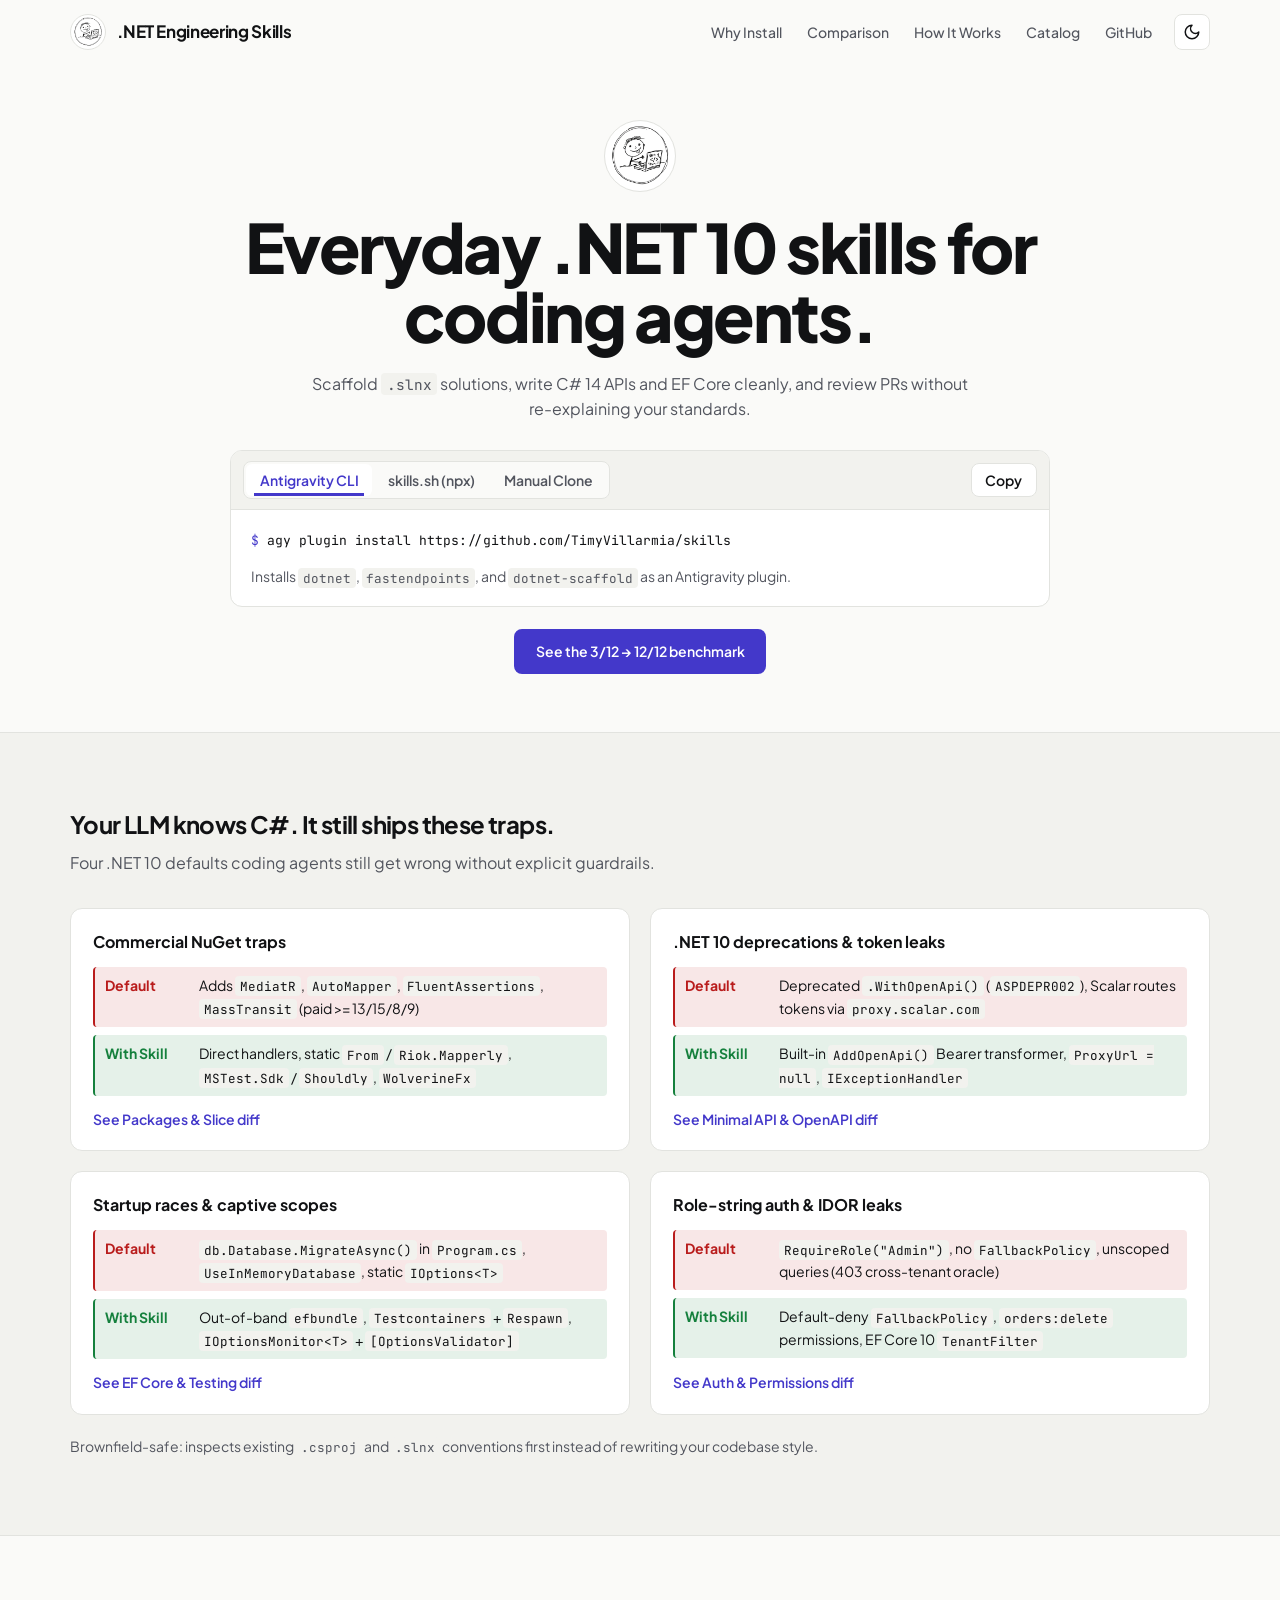
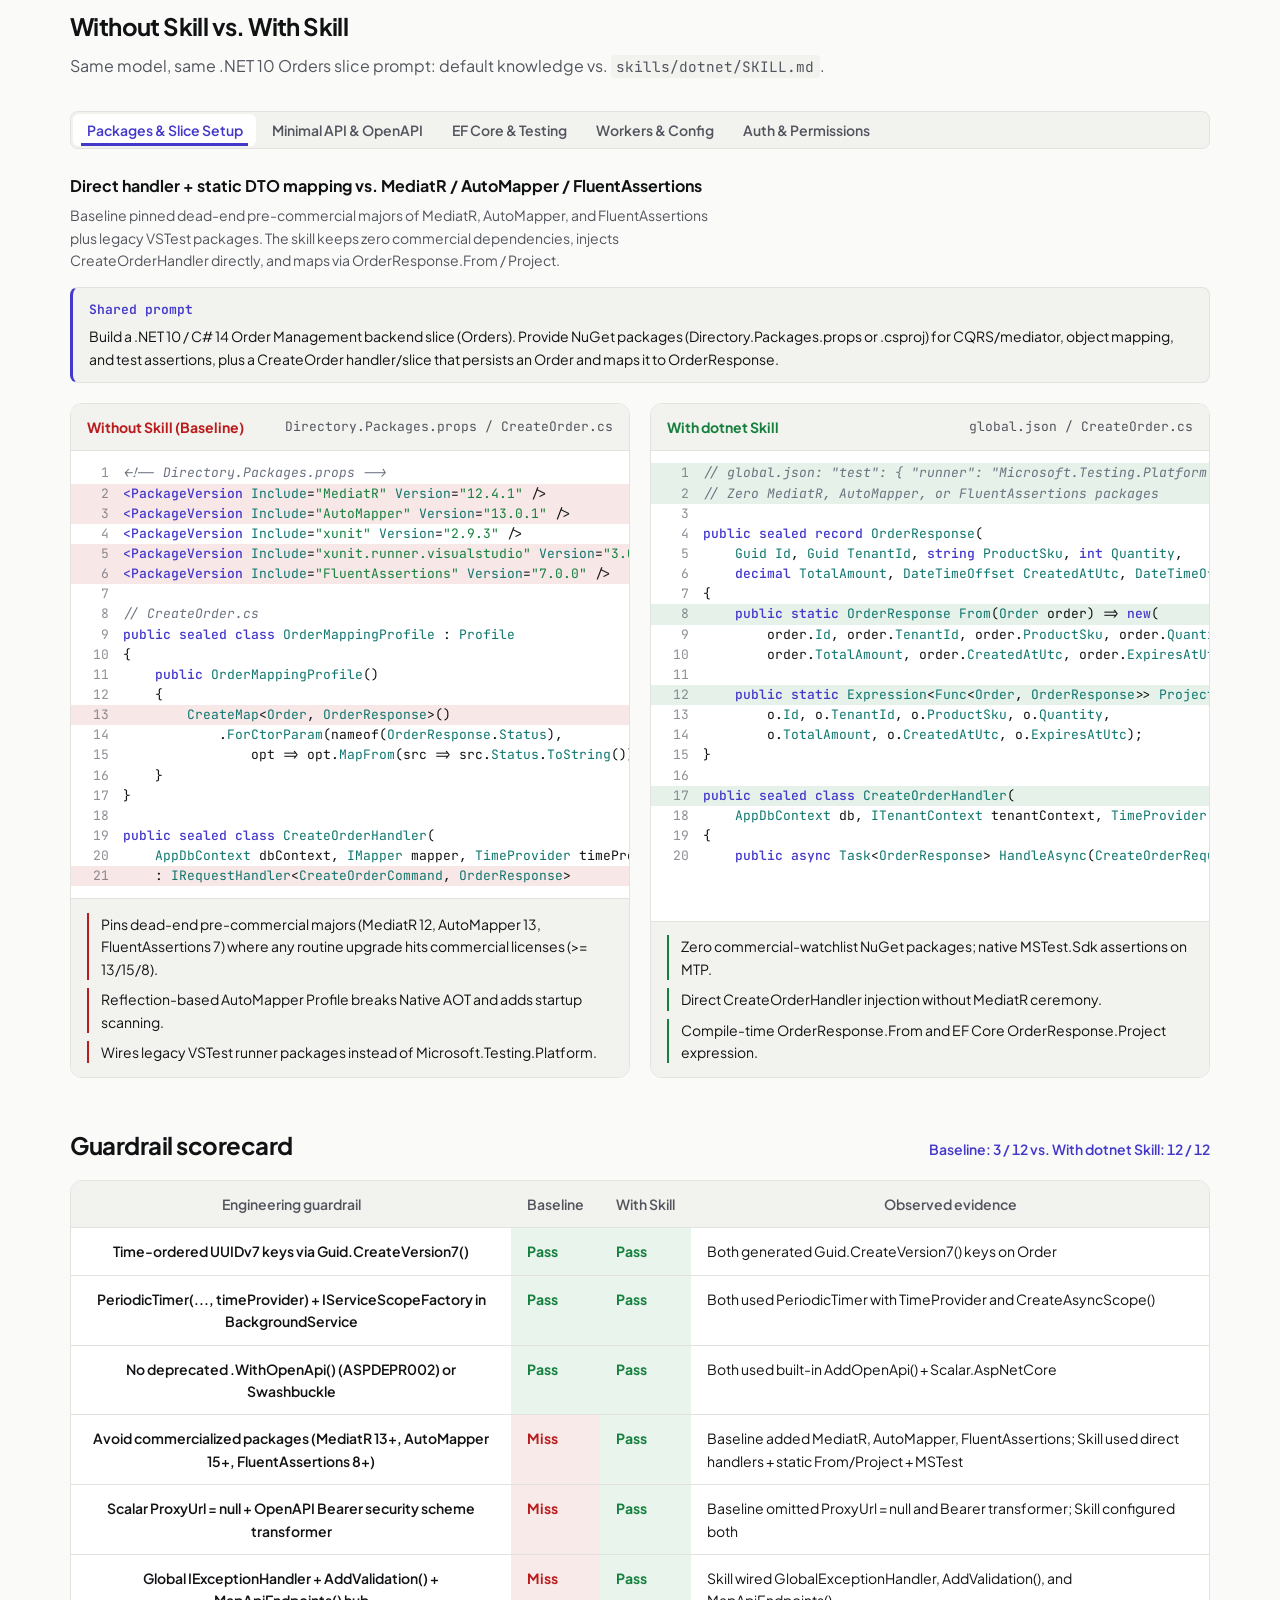
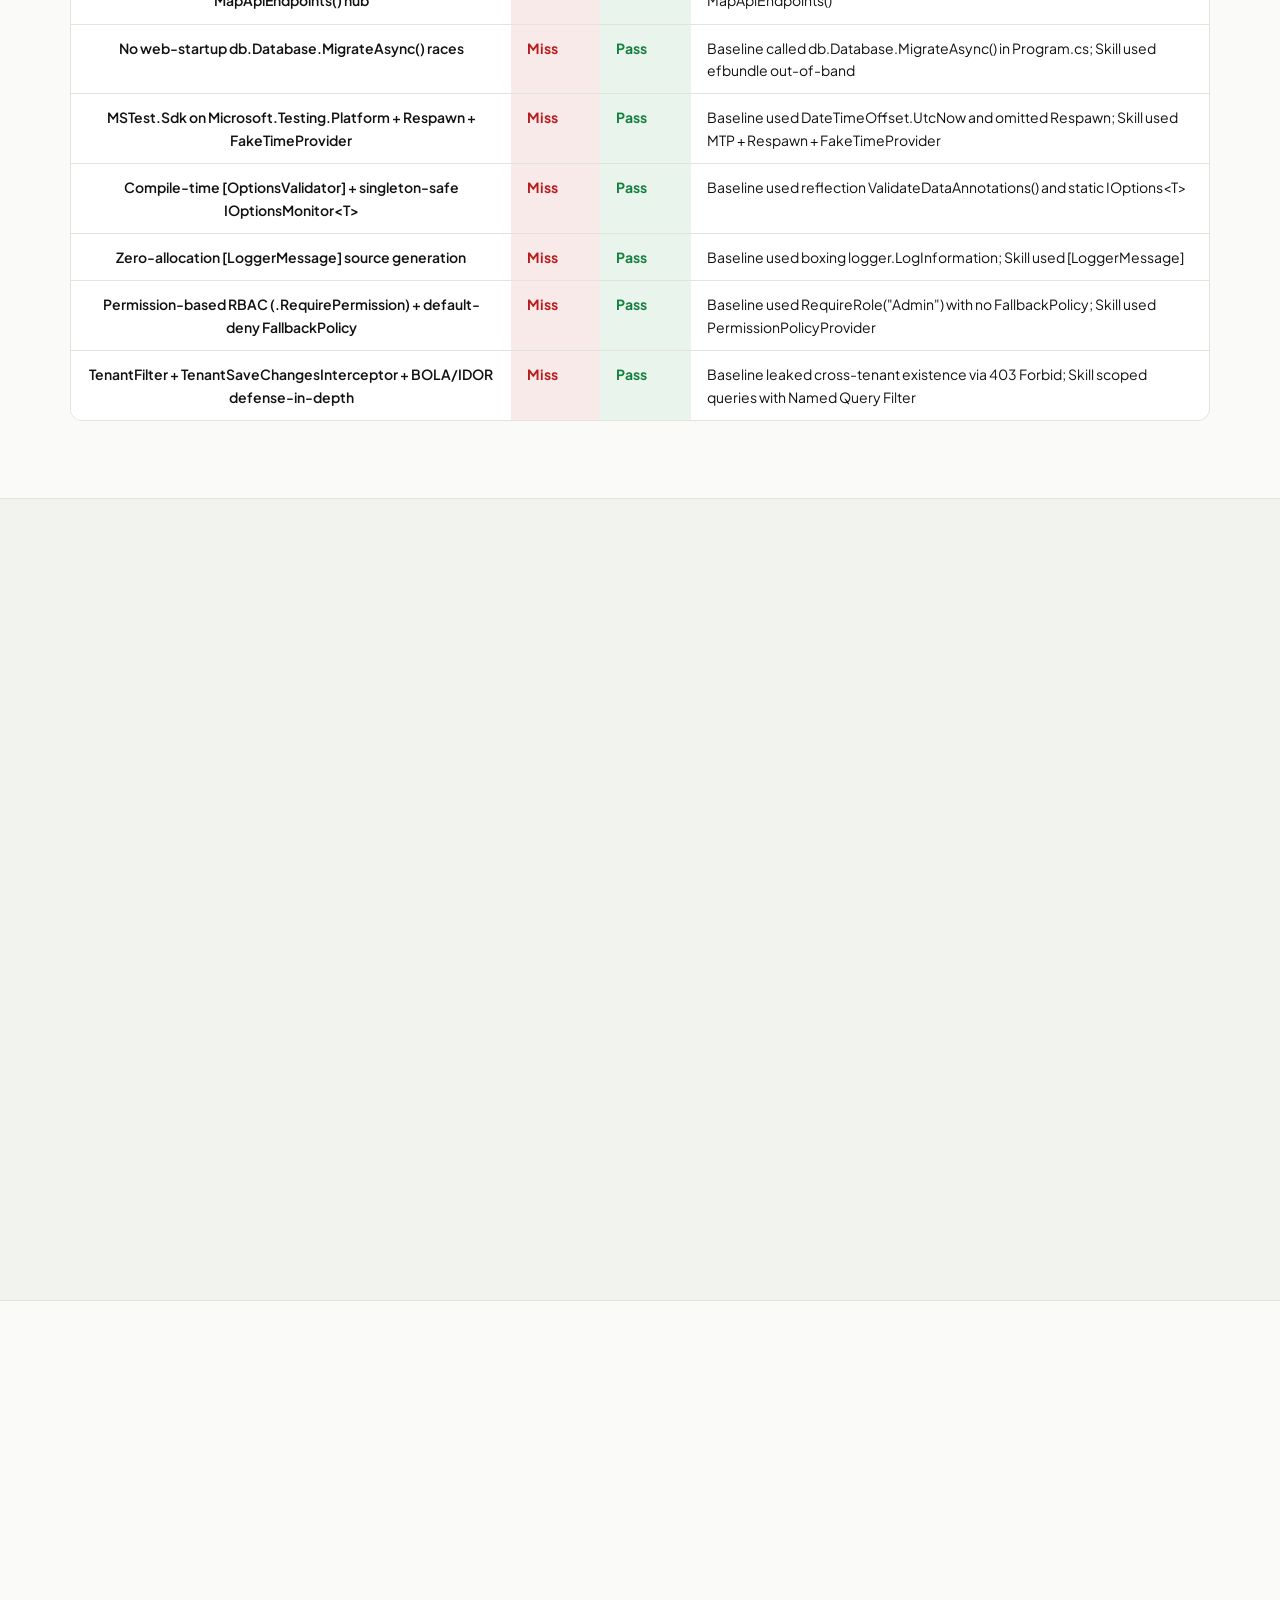
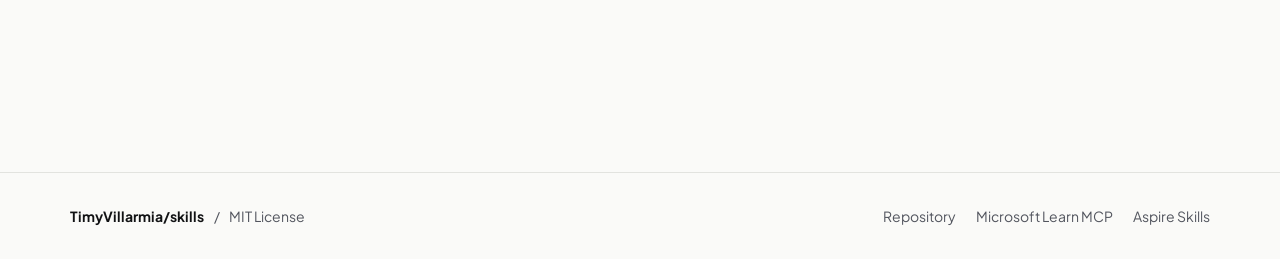
==== commit b59748ad: "feat(pages): polish hero and logo hover animation" ====
--- a/docs/index.html
+++ b/docs/index.html
@@ -10,7 +10,7 @@
     } catch (e) {}
   </script>
   <title>Everyday .NET 10 Skills for Coding Agents | TimyVillarmia/skills</title>
-  <meta name="description" content="Everyday .NET 10 skills for coding agents. Catches deprecated APIs, commercial NuGet traps, and production footguns across Antigravity, Claude Code, Cursor, and Copilot.">
+  <meta name="description" content="Everyday .NET 10 skills for coding agents. Scaffold .slnx solutions, write C# 14 APIs and EF Core cleanly, and review PRs without re-explaining your standards.">
   <link rel="icon" type="image/png" href="assets/logo.png">
   <link rel="preconnect" href="https://fonts.googleapis.com">
   <link rel="preconnect" href="https://fonts.gstatic.com" crossorigin>
@@ -24,7 +24,8 @@
     <div class="container header-inner" id="header-inner">
       <a class="brand" href="#top">
         <span class="brand-mark">
-          <img src="assets/logo.png" alt=".NET Engineering Skills logo" width="36" height="36">
+          <img class="mascot-img" src="assets/logo.png" alt=".NET Engineering Skills logo" width="36" height="36">
+          <span class="mascot-fx" aria-hidden="true">&lt;/&gt;</span>
         </span>
         <span class="brand-name">.NET Engineering Skills</span>
       </a>
@@ -75,9 +76,13 @@
   <main id="main">
     <section class="hero" id="top">
       <div class="container hero-inner">
+        <span class="hero-mark" tabindex="0" role="img" aria-label="Developer mascot typing on a laptop">
+          <img class="mascot-img" src="assets/logo.png" alt="" width="72" height="72">
+          <span class="mascot-fx" aria-hidden="true">&lt;/&gt;</span>
+        </span>
         <h1 class="hero-title">Everyday .NET 10 skills for coding agents.</h1>
         <p class="hero-subtitle">
-          Catches deprecated APIs, commercial NuGet traps, and production footguns across Antigravity, Claude Code, Cursor, and Copilot.
+          Scaffold <code>.slnx</code> solutions, write C# 14 APIs and EF Core cleanly, and review PRs without re-explaining your standards.
         </p>
 
         <div class="install-workbench" aria-label="Quick installation">
@@ -95,7 +100,7 @@
           <div class="panels-stack" id="install-panels">
             <div role="tabpanel" aria-labelledby="tab-agy" tabindex="0" data-install-panel="agy">
               <div class="tabpanel-inner">
-                <pre><code>agy plugin install https://github.com/TimyVillarmia/skills</code></pre>
+                <pre><code class="cmd-line">agy plugin install https://github.com/TimyVillarmia/skills</code></pre>
                 <p class="workbench-note">Installs <code>dotnet</code>, <code>fastendpoints</code>, and <code>dotnet-scaffold</code> as an Antigravity plugin.</p>
               </div>
             </div>
@@ -112,7 +117,7 @@
             </div>
             <div role="tabpanel" aria-labelledby="tab-git" hidden="until-found" data-install-panel="git">
               <div class="tabpanel-inner">
-                <pre><code>git clone git@github.com:TimyVillarmia/skills.git ~/.agents/skills/personal</code></pre>
+                <pre><code class="cmd-line">git clone git@github.com:TimyVillarmia/skills.git ~/.agents/skills/personal</code></pre>
                 <p class="workbench-note">Clone into <code>.agents/skills/</code> (workspace) or <code>~/.agents/skills/</code> (global).</p>
               </div>
             </div>
@@ -121,7 +126,7 @@
         </div>
 
         <div class="hero-action">
-          <a class="primary-cta" href="https://github.com/TimyVillarmia/skills" target="_blank" rel="noopener noreferrer">View on GitHub</a>
+          <a class="primary-cta" href="#benchmark">See the 3/12 → 12/12 benchmark</a>
         </div>
       </div>
     </section>
--- a/docs/styles.css
+++ b/docs/styles.css
@@ -178,7 +178,7 @@
   scrollbar-color: var(--scrollbar-thumb) var(--scrollbar-track);
 }
 
-/* Non-color branching for logo inversion and theme toggle icons */
+/* Non-color branching for theme toggle icons */
 .theme-option-light {
   display: none;
 }
@@ -187,10 +187,6 @@
   display: inline-flex;
 }
 
-:root:has(> head > meta[name="color-scheme"][content="dark"]) .brand-mark img {
-  filter: invert(1);
-}
-
 :root:has(> head > meta[name="color-scheme"][content="dark"]) .theme-option-dark {
   display: none;
 }
@@ -200,10 +196,6 @@
 }
 
 @media (prefers-color-scheme: dark) {
-  :root:not(:has(> head > meta[name="color-scheme"][content="light"])) .brand-mark img {
-    filter: invert(1);
-  }
-
   :root:not(:has(> head > meta[name="color-scheme"][content="light"])) .theme-option-dark {
     display: none;
   }
@@ -396,13 +388,14 @@
 }
 
 .brand-mark {
+  position: relative;
   display: inline-flex;
   align-items: center;
   justify-content: center;
   inline-size: 36px;
   block-size: 36px;
   border-radius: 50%;
-  background: var(--bg-page);
+  background: #ffffff;
   border: 1px solid var(--border-hairline);
   overflow: hidden;
 }
@@ -550,8 +543,25 @@
 
 /* Hero */
 .hero {
-  padding-block-start: clamp(3rem, 7vw, 5.5rem);
-  padding-block-end: clamp(3.5rem, 6vw, 5rem);
+  position: relative;
+  margin-block-start: -4rem;
+  padding-block-start: calc(4rem + clamp(2rem, 5vw, 3.5rem));
+  padding-block-end: clamp(2.5rem, 4.5vw, 3.75rem);
+  overflow: hidden;
+}
+
+.hero::before {
+  content: "";
+  position: absolute;
+  inset: 0;
+  z-index: -1;
+  pointer-events: none;
+  background-image:
+    linear-gradient(to right, var(--border-hairline) 1px, transparent 1px),
+    linear-gradient(to bottom, var(--border-hairline) 1px, transparent 1px);
+  background-size: 40px 40px;
+  opacity: 0.55;
+  mask-image: radial-gradient(ellipse 75% 70% at 50% 35%, #000 30%, transparent 100%);
 }
 
 .hero-inner {
@@ -559,6 +569,74 @@
   flex-direction: column;
   align-items: center;
   text-align: center;
+}
+
+.hero-mark {
+  position: relative;
+  display: inline-flex;
+  align-items: center;
+  justify-content: center;
+  inline-size: 72px;
+  block-size: 72px;
+  border-radius: 50%;
+  background: #ffffff;
+  border: 1px solid var(--border-hairline);
+  overflow: hidden;
+  margin-block-end: 1.25rem;
+  cursor: pointer;
+}
+
+.mascot-img {
+  inline-size: 100%;
+  block-size: 100%;
+  display: block;
+  transform-origin: 50% 65%;
+}
+
+.mascot-fx {
+  position: absolute;
+  inset-block-start: 14%;
+  inset-inline-end: 14%;
+  font-family: var(--font-mono);
+  font-size: 0.6875rem;
+  font-weight: 700;
+  color: var(--accent);
+  opacity: 0;
+  pointer-events: none;
+  user-select: none;
+}
+
+.brand-mark .mascot-fx {
+  font-size: 0.5rem;
+}
+
+@keyframes mascot-funny-type {
+  0% { transform: rotate(0deg) translateY(0) scale(1, 1); }
+  20% { transform: rotate(-6deg) translateY(-2px) scale(0.97, 1.03); }
+  40% { transform: rotate(5deg) translateY(1.5px) scale(1.03, 0.96); }
+  60% { transform: rotate(-5deg) translateY(-1.5px) scale(0.98, 1.02); }
+  80% { transform: rotate(6deg) translateY(1px) scale(1.02, 0.97); }
+  100% { transform: rotate(0deg) translateY(0) scale(1, 1); }
+}
+
+@keyframes mascot-fx-pop {
+  0% { opacity: 0; transform: translate(0, 4px) scale(0.8); }
+  40% { opacity: 1; transform: translate(2px, -4px) rotate(8deg) scale(1.05); }
+  100% { opacity: 0; transform: translate(4px, -9px) rotate(12deg) scale(0.95); }
+}
+
+.brand:hover .mascot-img,
+.brand:focus-visible .mascot-img,
+.hero-mark:hover .mascot-img,
+.hero-mark:focus-visible .mascot-img {
+  animation: mascot-funny-type 420ms ease-in-out infinite;
+}
+
+.brand:hover .mascot-fx,
+.brand:focus-visible .mascot-fx,
+.hero-mark:hover .mascot-fx,
+.hero-mark:focus-visible .mascot-fx {
+  animation: mascot-fx-pop 480ms ease-out infinite;
 }
 
 .hero-title {
@@ -581,12 +659,18 @@
 .install-workbench {
   inline-size: 100%;
   max-inline-size: 820px;
-  margin-block-start: 2.25rem;
+  margin-block-start: 1.75rem;
   border: 1px solid var(--border-hairline);
   border-radius: var(--radius-lg);
   background: var(--bg-elevated);
   text-align: start;
   overflow: hidden;
+}
+
+.cmd-line::before {
+  content: "$ ";
+  color: var(--accent);
+  user-select: none;
 }
 
 .workbench-header {
@@ -755,7 +839,7 @@
 }
 
 .hero-action {
-  margin-block-start: 1.75rem;
+  margin-block-start: 1.35rem;
 }
 
 .primary-cta {
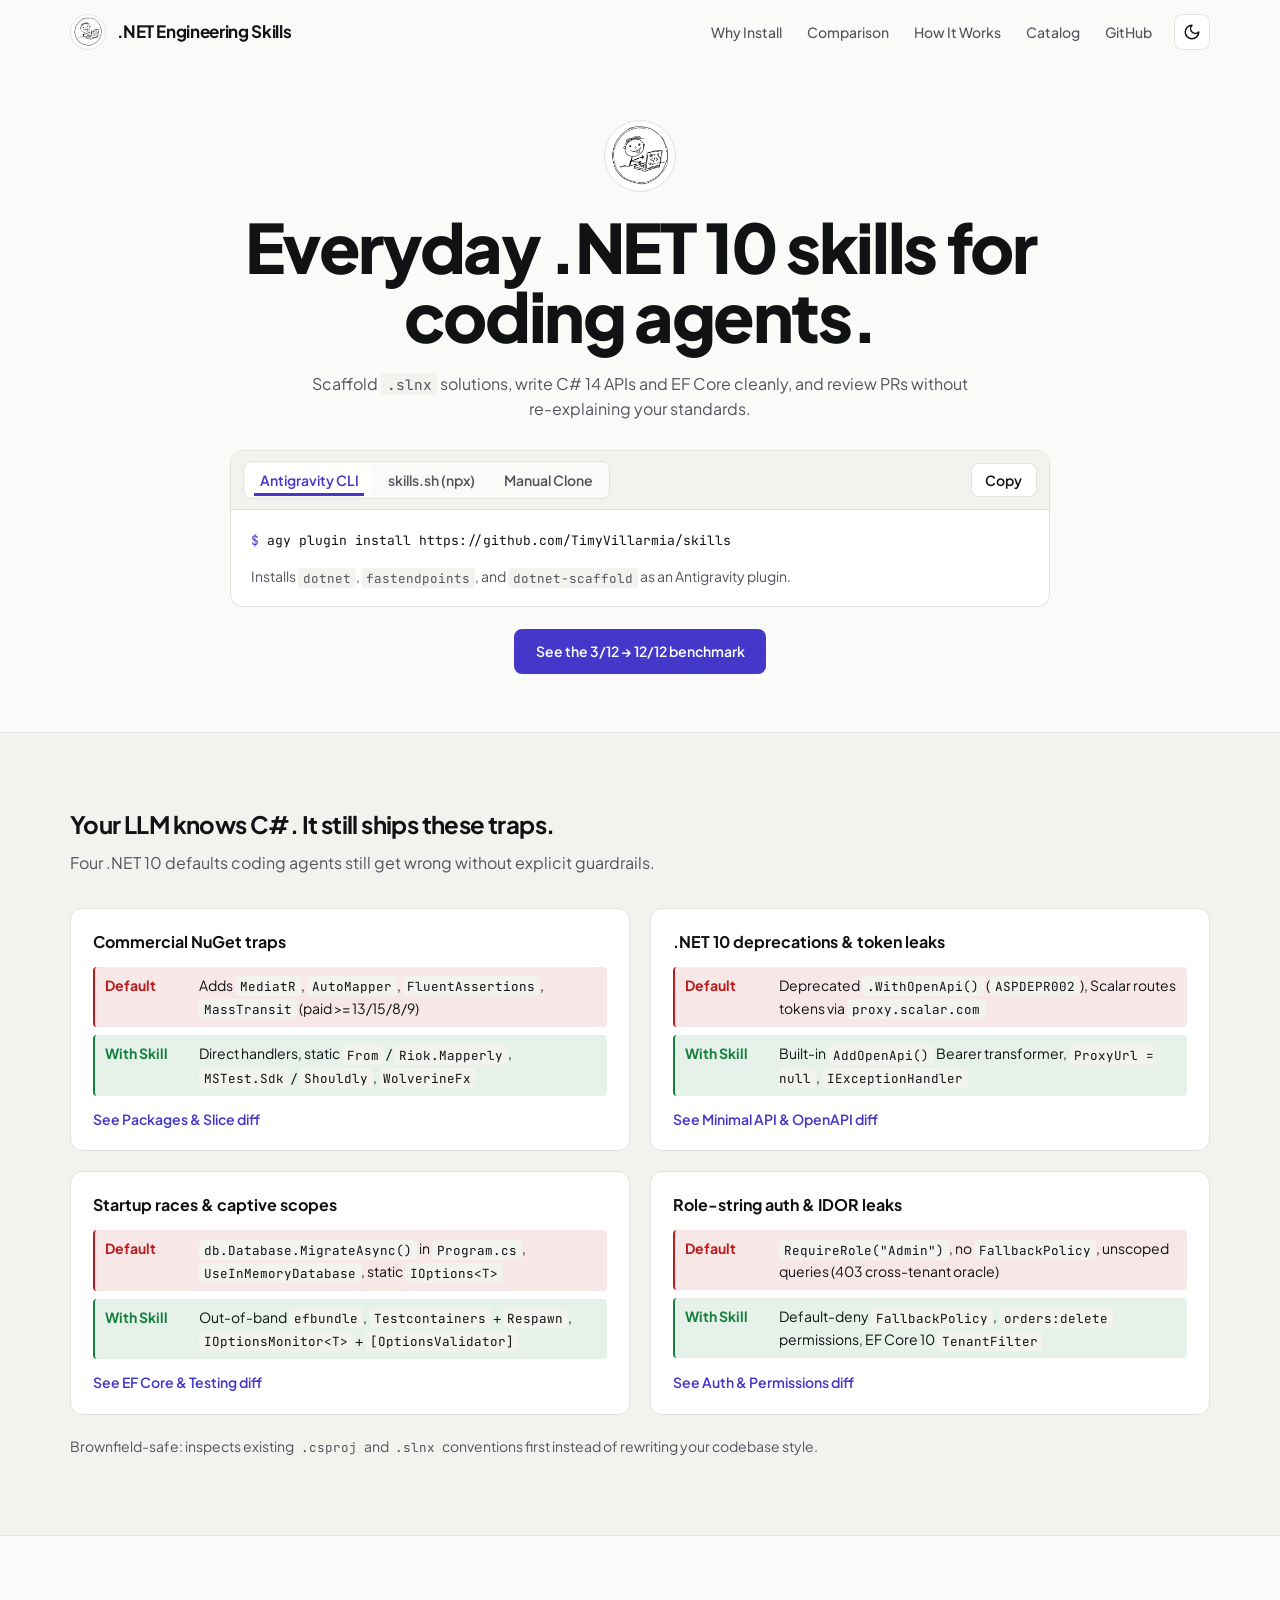
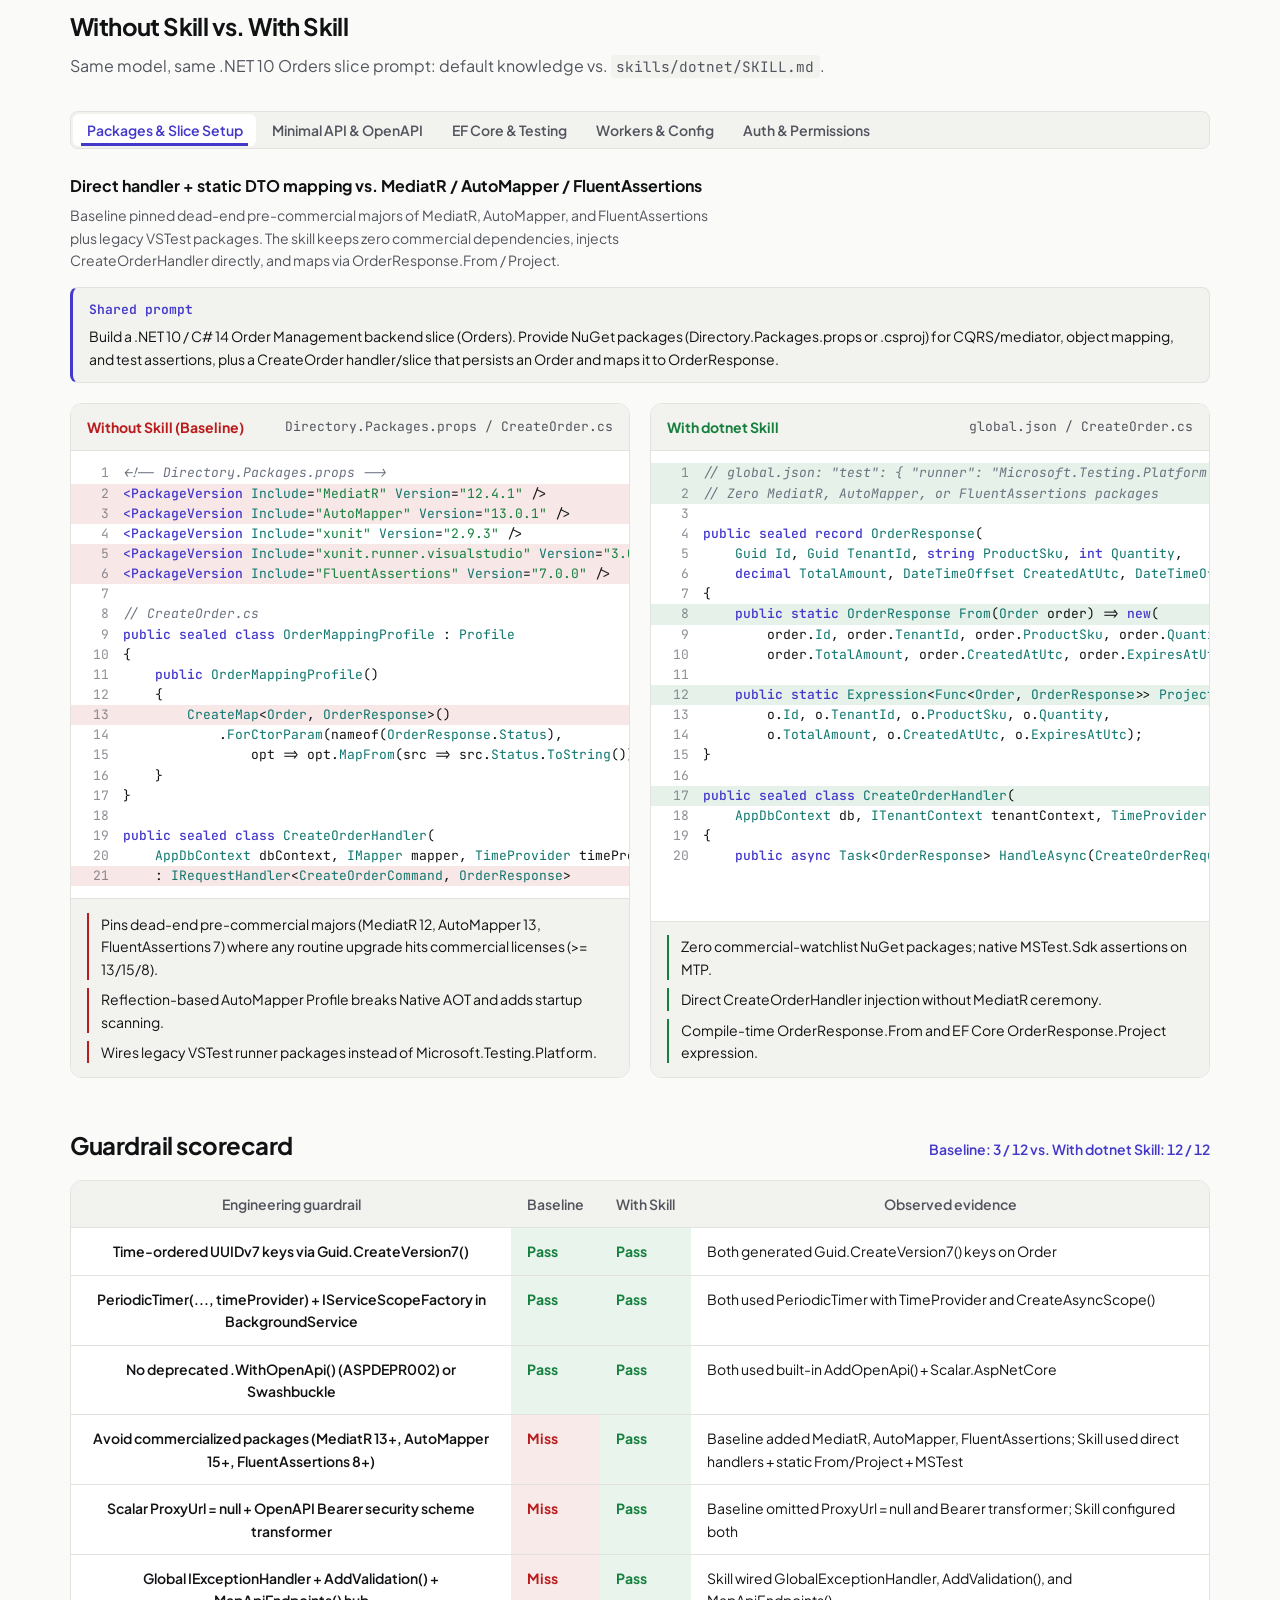
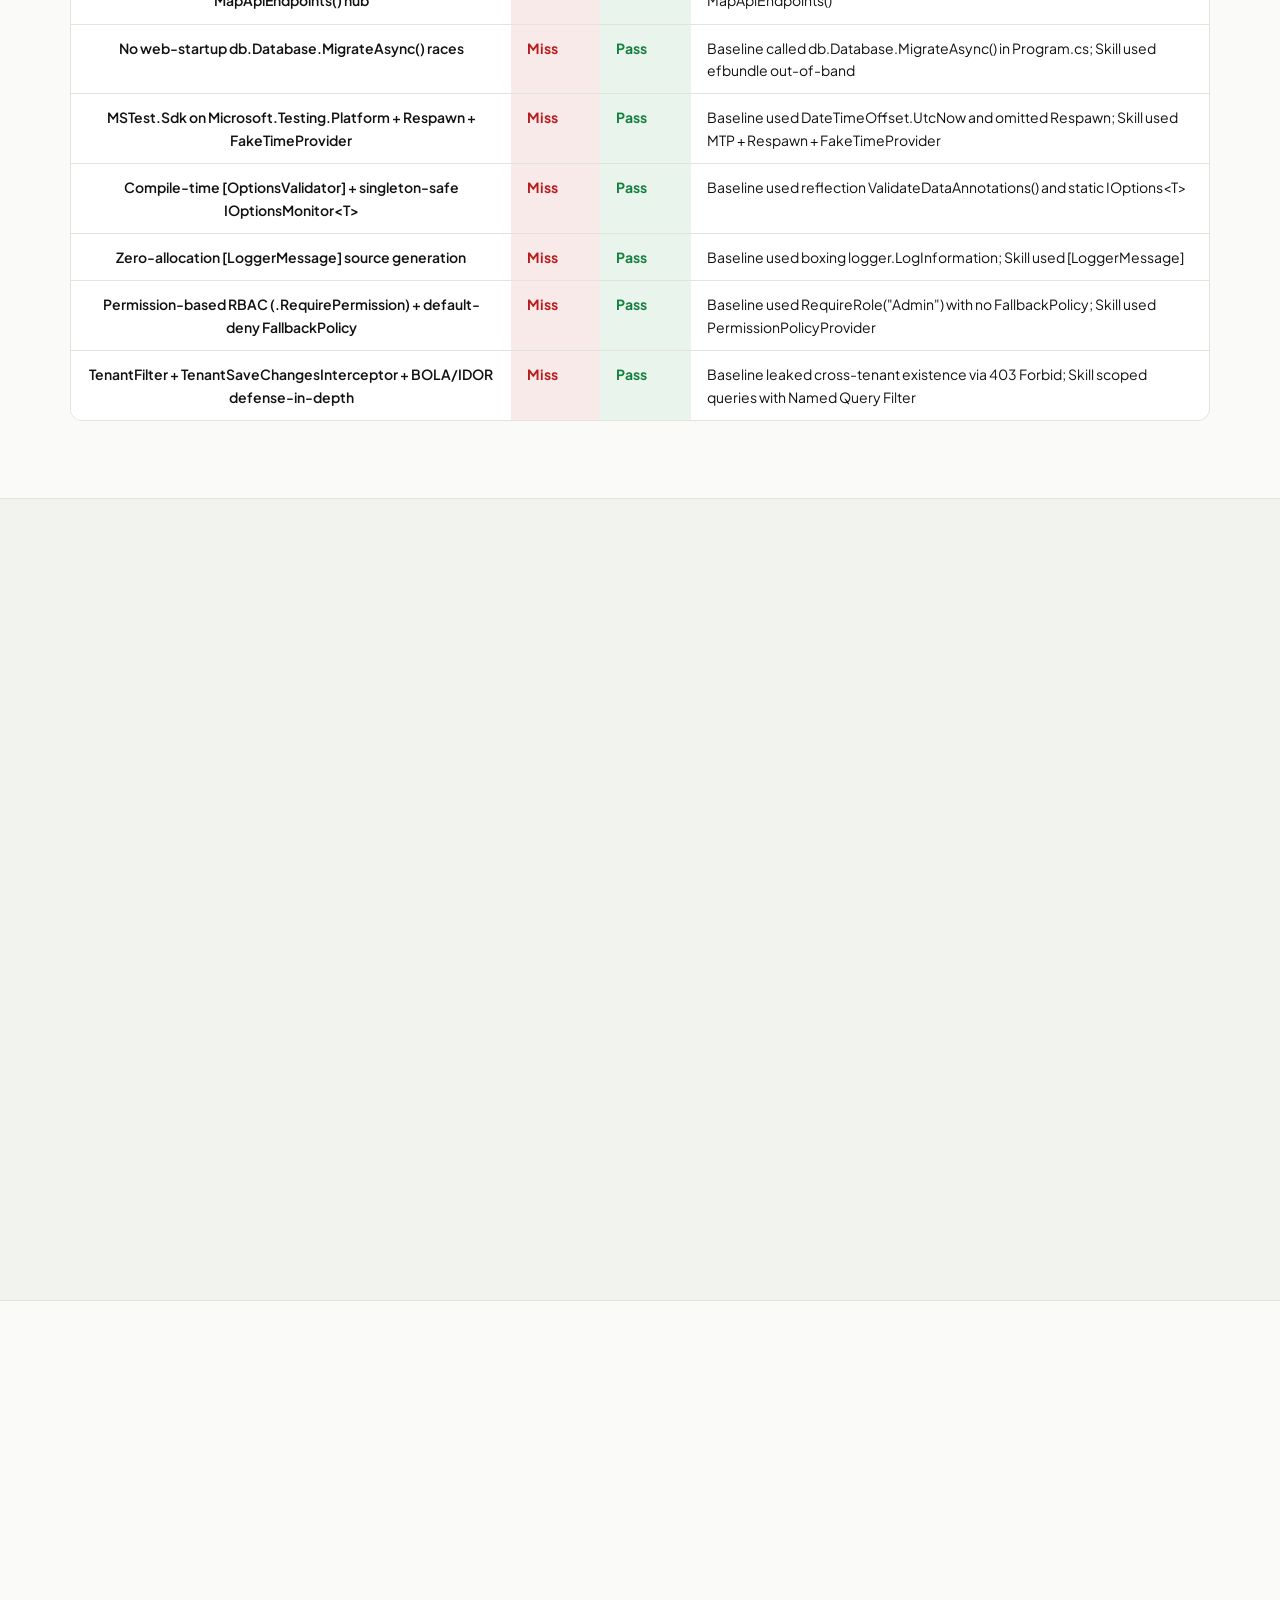
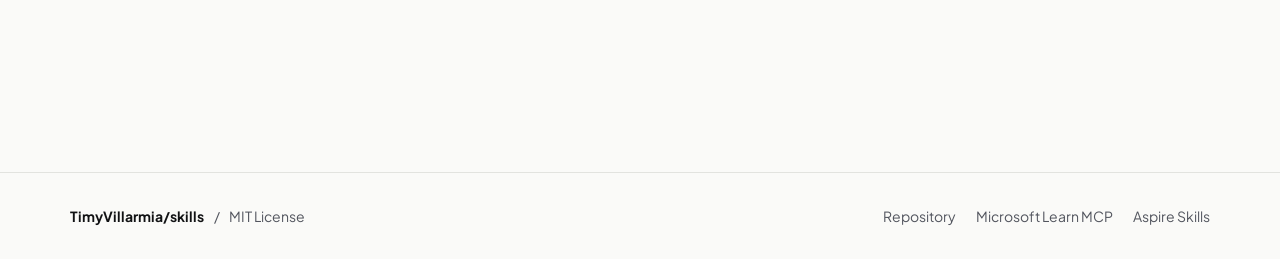
==== commit e171b024: "Add Umami analytics script to index.html" ====
--- a/docs/index.html
+++ b/docs/index.html
@@ -11,11 +11,39 @@
   </script>
   <title>Everyday .NET 10 Skills for Coding Agents | TimyVillarmia/skills</title>
   <meta name="description" content="Everyday .NET 10 skills for coding agents. Scaffold .slnx solutions, write C# 14 APIs and EF Core cleanly, and review PRs without re-explaining your standards.">
+  <link rel="canonical" href="https://timyvillarmia.github.io/skills/">
+  <meta property="og:type" content="website">
+  <meta property="og:site_name" content=".NET Engineering Agent Skills">
+  <meta property="og:title" content="Everyday .NET 10 Skills for Coding Agents">
+  <meta property="og:description" content="Scaffold .slnx solutions, write C# 14 APIs and EF Core cleanly, and review PRs without re-explaining your standards.">
+  <meta property="og:url" content="https://timyvillarmia.github.io/skills/">
+  <meta property="og:image" content="https://timyvillarmia.github.io/skills/assets/og-card.png">
+  <meta property="og:image:width" content="1200">
+  <meta property="og:image:height" content="630">
+  <meta property="og:image:alt" content=".NET Engineering Agent Skills showcase card">
+  <meta name="twitter:card" content="summary_large_image">
+  <meta name="twitter:title" content="Everyday .NET 10 Skills for Coding Agents">
+  <meta name="twitter:description" content="Scaffold .slnx solutions, write C# 14 APIs and EF Core cleanly, and review PRs without re-explaining your standards.">
+  <meta name="twitter:image" content="https://timyvillarmia.github.io/skills/assets/og-card.png">
+  <script type="application/ld+json">
+  {
+    "@context": "https://schema.org",
+    "@type": "SoftwareSourceCode",
+    "name": ".NET Engineering Agent Skills",
+    "description": "Everyday .NET 10 skills for coding agents: C# 14 backend standards, FastEndpoints REPR patterns, and executable .slnx scaffolding.",
+    "url": "https://timyvillarmia.github.io/skills/",
+    "codeRepository": "https://github.com/TimyVillarmia/skills",
+    "license": "https://opensource.org/licenses/MIT",
+    "programmingLanguage": ["C#", "Markdown"],
+    "runtimePlatform": ".NET 10"
+  }
+  </script>
   <link rel="icon" type="image/png" href="assets/logo.png">
   <link rel="preconnect" href="https://fonts.googleapis.com">
   <link rel="preconnect" href="https://fonts.gstatic.com" crossorigin>
   <link href="https://fonts.googleapis.com/css2?family=JetBrains+Mono:wght@400;500;600&family=Plus+Jakarta+Sans:wght@400;500;600;700;800&display=swap" rel="stylesheet">
   <link rel="stylesheet" href="styles.css">
+  <script defer src="https://umami.timy.dev/script.js" data-website-id="222801a9-e953-4678-9aa4-afde954d5fc1"></script>
 </head>
 <body>
   <a class="skip-link" href="#main">Skip to content</a>
